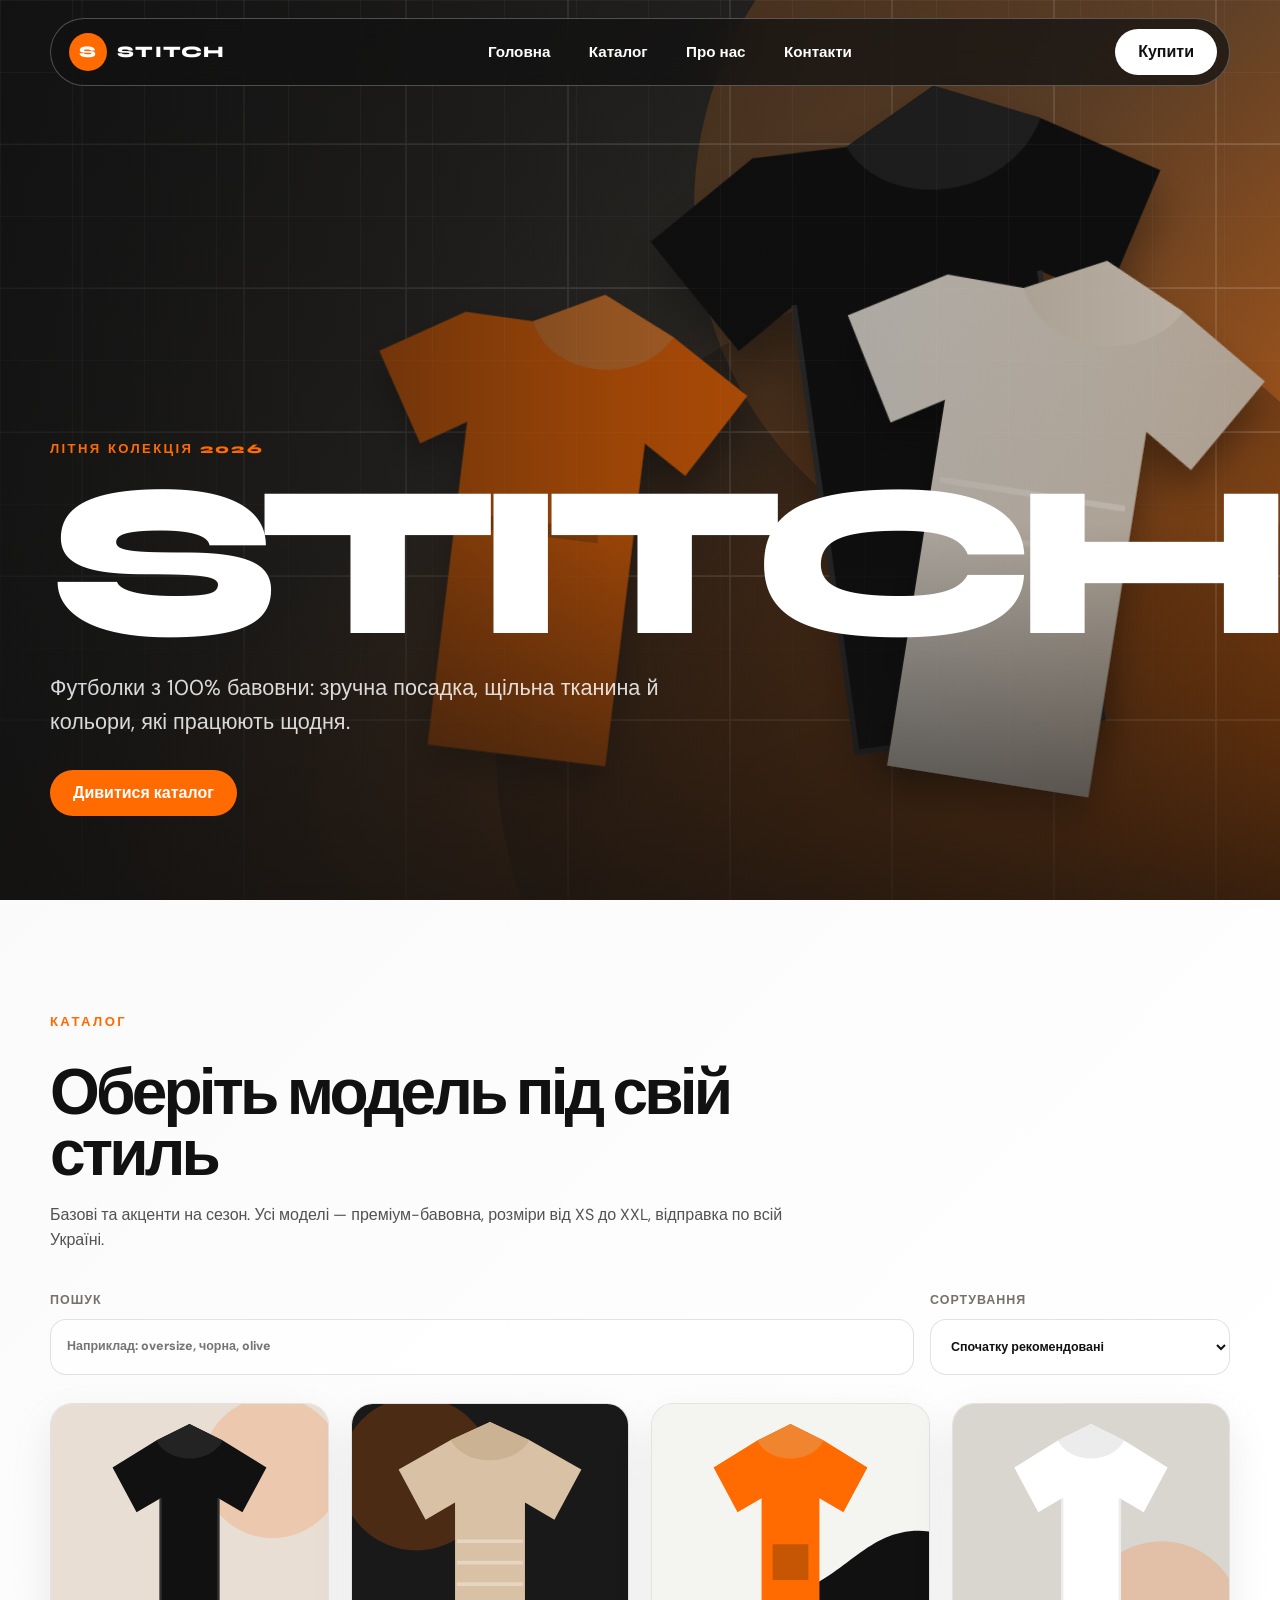
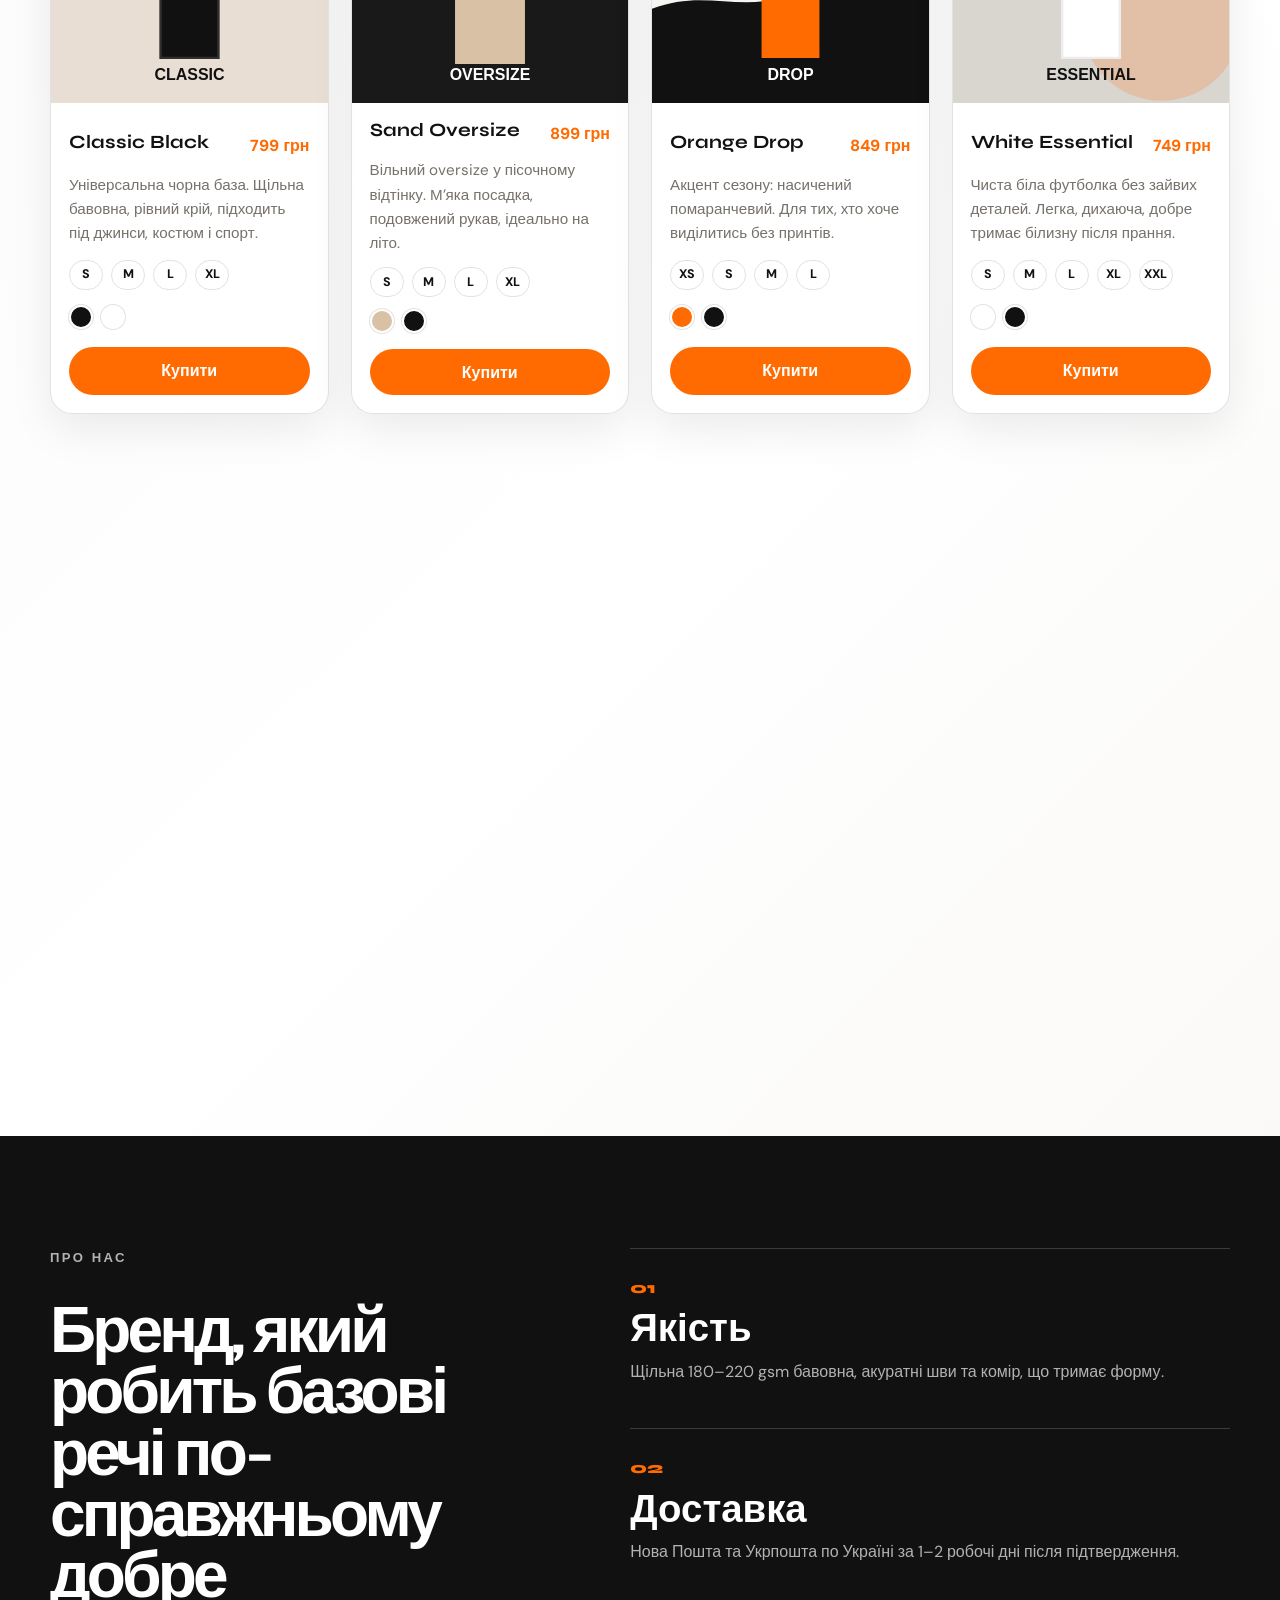
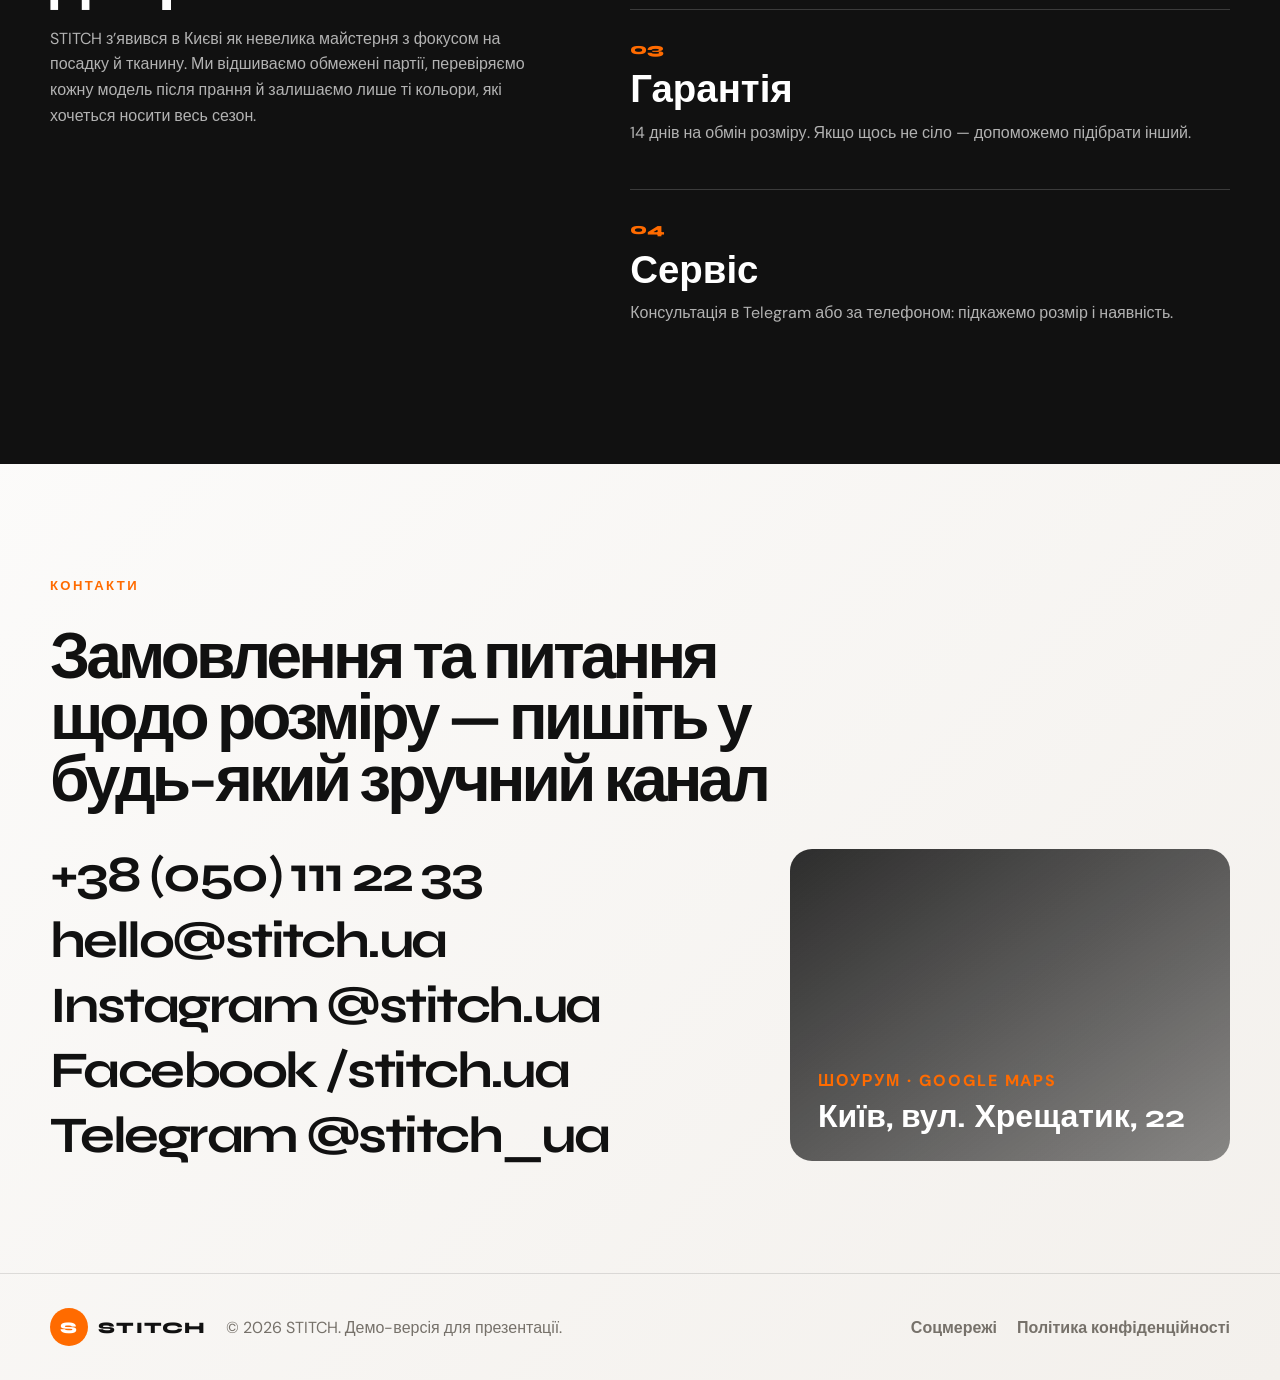
==== index.html @ 1ecb75ed "Initial project commit" ====
<!DOCTYPE html>
<html lang="uk">
  <head>
    <meta charset="UTF-8" />
    <meta name="viewport" content="width=device-width, initial-scale=1.0" />
    <meta
      name="description"
      content="STITCH — магазин якісних футболок з 100% бавовни. Літня колекція 2026, доставка по Україні, шоурум у Києві."
    />
    <title>STITCH — футболки з бавовни</title>
    <link rel="preconnect" href="https://fonts.googleapis.com" />
    <link rel="preconnect" href="https://fonts.gstatic.com" crossorigin />
    <link
      href="https://fonts.googleapis.com/css2?family=DM+Sans:opsz,wght@9..40,400;9..40,500;9..40,700&family=Syne:wght@600;700;800&display=swap"
      rel="stylesheet"
    />
    <link rel="stylesheet" href="css/reset.css" />
    <link rel="stylesheet" href="css/style.css" />
    <link rel="stylesheet" href="css/responsive.css" />
  </head>
  <body>
    <header class="site-header" data-header>
      <a class="brand" href="#home" aria-label="STITCH — на головну">
        <span class="brand__mark">S</span>
        <span class="brand__name">STITCH</span>
      </a>

      <button class="nav-toggle" type="button" aria-label="Відкрити меню" aria-expanded="false" data-nav-toggle>
        <span></span>
        <span></span>
      </button>

      <nav class="site-nav" data-nav>
        <a href="#home">Головна</a>
        <a href="#catalog">Каталог</a>
        <a href="#about">Про нас</a>
        <a href="#contacts">Контакти</a>
      </nav>

      <a class="header-cta" href="#catalog">Купити</a>
    </header>

    <main>
      <section class="hero" id="home" aria-labelledby="hero-title">
        <div class="hero__media" aria-hidden="true"></div>
        <div class="hero__content" data-reveal="hero">
          <p class="hero__eyebrow">Літня колекція 2026</p>
          <h1 id="hero-title">STITCH</h1>
          <p class="hero__lead">Футболки з 100% бавовни: зручна посадка, щільна тканина й кольори, які працюють щодня.</p>
          <a class="button button--primary" href="#catalog">Дивитися каталог</a>
        </div>
      </section>

      <section class="section catalog-section" id="catalog" aria-labelledby="catalog-title">
        <div class="section__head" data-reveal>
          <p class="section__eyebrow">Каталог</p>
          <h2 id="catalog-title">Оберіть модель під свій стиль</h2>
          <p>Базові та акценти на сезон. Усі моделі — преміум-бавовна, розміри від XS до XXL, відправка по всій Україні.</p>
        </div>

        <div class="catalog-toolbar" data-reveal>
          <label class="field">
            <span>Пошук</span>
            <input type="search" placeholder="Наприклад: oversize, чорна, olive" data-search-input />
          </label>

          <label class="field">
            <span>Сортування</span>
            <select data-sort-select>
              <option value="featured">Спочатку рекомендовані</option>
              <option value="price-asc">Ціна: від дешевших</option>
              <option value="price-desc">Ціна: від дорожчих</option>
              <option value="name-asc">Назва: А-Я</option>
            </select>
          </label>
        </div>

        <div class="catalog-grid" data-products-grid aria-live="polite"></div>
        <p class="catalog-empty" data-empty-state hidden>Нічого не знайдено. Спробуйте інший запит.</p>
      </section>

      <section class="section about-section" id="about" aria-labelledby="about-title">
        <div class="about-layout">
          <div class="about-copy" data-reveal>
            <p class="section__eyebrow">Про нас</p>
            <h2 id="about-title">Бренд, який робить базові речі по-справжньому добре</h2>
            <p>
              STITCH з’явився в Києві як невелика майстерня з фокусом на посадку й тканину. Ми відшиваємо обмежені партії, перевіряємо кожну модель після прання й залишаємо лише ті кольори, які хочеться носити весь сезон.
            </p>
          </div>

          <div class="benefits" aria-label="Переваги магазину">
            <article data-reveal>
              <span>01</span>
              <h3>Якість</h3>
              <p>Щільна 180–220 gsm бавовна, акуратні шви та комір, що тримає форму.</p>
            </article>
            <article data-reveal>
              <span>02</span>
              <h3>Доставка</h3>
              <p>Нова Пошта та Укрпошта по Україні за 1–2 робочі дні після підтвердження.</p>
            </article>
            <article data-reveal>
              <span>03</span>
              <h3>Гарантія</h3>
              <p>14 днів на обмін розміру. Якщо щось не сіло — допоможемо підібрати інший.</p>
            </article>
            <article data-reveal>
              <span>04</span>
              <h3>Сервіс</h3>
              <p>Консультація в Telegram або за телефоном: підкажемо розмір і наявність.</p>
            </article>
          </div>
        </div>
      </section>

      <section class="section contacts-section" id="contacts" aria-labelledby="contacts-title">
        <div class="section__head" data-reveal>
          <p class="section__eyebrow">Контакти</p>
          <h2 id="contacts-title">Замовлення та питання щодо розміру — пишіть у будь-який зручний канал</h2>
        </div>

        <div class="contacts-layout">
          <address class="contact-list" data-reveal>
            <a href="tel:+380501112233">+38 (050) 111 22 33</a>
            <a href="mailto:hello@stitch.ua">hello@stitch.ua</a>
            <a href="https://instagram.com/stitch.ua" target="_blank" rel="noreferrer">Instagram @stitch.ua</a>
            <a href="https://facebook.com/stitch.ua" target="_blank" rel="noreferrer">Facebook /stitch.ua</a>
            <a href="https://t.me/stitch_ua" target="_blank" rel="noreferrer">Telegram @stitch_ua</a>
          </address>

          <a
            class="map-link"
            href="https://maps.google.com/?q=Київ,+вул.+Хрещатик,+22"
            target="_blank"
            rel="noreferrer"
            data-reveal
          >
            <span>Шоурум · Google Maps</span>
            <strong>Київ, вул. Хрещатик, 22</strong>
          </a>
        </div>
      </section>
    </main>

    <footer class="site-footer">
      <a class="brand brand--footer" href="#home" aria-label="STITCH — на головну">
        <span class="brand__mark">S</span>
        <span class="brand__name">STITCH</span>
      </a>
      <p>© 2026 STITCH. Демо-версія для презентації.</p>
      <div class="footer-links">
        <a href="#contacts">Соцмережі</a>
        <a href="#contacts">Політика конфіденційності</a>
      </div>
    </footer>

    <div class="modal" data-modal hidden>
      <div class="modal__backdrop" data-modal-close></div>
      <article class="modal__panel" role="dialog" aria-modal="true" aria-labelledby="modal-title">
        <button class="modal__close" type="button" aria-label="Закрити" data-modal-close>×</button>
        <div class="modal__image-wrap">
          <img src="" alt="" data-modal-image />
        </div>
        <div class="modal__content">
          <p class="section__eyebrow">Замовлення</p>
          <h2 id="modal-title" data-modal-title></h2>
          <p class="modal__price" data-modal-price></p>
          <p data-modal-description></p>
          <div class="modal__options">
            <div>
              <span>Розмір</span>
              <div class="option-row" data-modal-sizes></div>
            </div>
            <div>
              <span>Колір</span>
              <div class="color-row" data-modal-colors></div>
            </div>
          </div>
          <a class="button button--primary" href="#" data-order-link>Написати продавцю</a>
        </div>
      </article>
    </div>

    <script type="module" src="js/main.js"></script>
  </body>
</html>
---- css/style.css ----
:root {
  --color-primary: #111111;
  --color-secondary: #ffffff;
  --color-accent: #ff6b00;
  --color-bg: #f8f8f8;
  --color-muted: #76716a;
  --color-line: rgba(17, 17, 17, 0.12);
  --color-ink-soft: rgba(17, 17, 17, 0.72);
  --font-display: "Syne", sans-serif;
  --font-body: "DM Sans", sans-serif;
  --container: min(1180px, calc(100vw - 40px));
  --radius: 22px;
  --shadow: 0 24px 70px rgba(17, 17, 17, 0.16);
  --transition: 220ms ease;
}

body {
  background:
    radial-gradient(circle at top left, rgba(255, 107, 0, 0.12), transparent 32rem),
    linear-gradient(135deg, #f8f8f8 0%, #ffffff 48%, #f3f0ec 100%);
  color: var(--color-primary);
  font-family: var(--font-body);
  line-height: 1.6;
}

body.modal-open {
  overflow: hidden;
}

::selection {
  background: var(--color-accent);
  color: var(--color-secondary);
}

.site-header {
  position: fixed;
  z-index: 20;
  top: 18px;
  left: 50%;
  display: grid;
  grid-template-columns: auto 1fr auto;
  align-items: center;
  width: var(--container);
  min-height: 68px;
  padding: 10px 12px 10px 18px;
  border: 1px solid rgba(255, 255, 255, 0.26);
  border-radius: 999px;
  background: rgba(17, 17, 17, 0.72);
  color: var(--color-secondary);
  transform: translateX(-50%);
  backdrop-filter: blur(18px);
  transition: background var(--transition), box-shadow var(--transition), transform var(--transition);
}

.site-header.is-scrolled {
  background: rgba(17, 17, 17, 0.88);
  box-shadow: 0 18px 50px rgba(17, 17, 17, 0.22);
}

.brand {
  display: inline-flex;
  align-items: center;
  gap: 10px;
  font-family: var(--font-display);
  font-weight: 800;
  letter-spacing: 0.08em;
}

.brand__mark {
  display: grid;
  width: 38px;
  height: 38px;
  place-items: center;
  border-radius: 50%;
  background: var(--color-accent);
  color: var(--color-secondary);
}

.site-nav {
  display: flex;
  justify-content: center;
  gap: clamp(18px, 3vw, 42px);
  font-size: 0.95rem;
  font-weight: 700;
}

.site-nav a,
.footer-links a,
.contact-list a {
  transition: color var(--transition), opacity var(--transition);
}

.site-nav a:hover,
.footer-links a:hover,
.contact-list a:hover {
  color: var(--color-accent);
}

.header-cta,
.button {
  display: inline-flex;
  align-items: center;
  justify-content: center;
  min-height: 46px;
  padding: 0 22px;
  border-radius: 999px;
  border: 1px solid transparent;
  font-weight: 800;
  transition: transform var(--transition), background var(--transition), color var(--transition), border var(--transition);
}

.header-cta {
  background: var(--color-secondary);
  color: var(--color-primary);
}

.button--primary {
  background: var(--color-accent);
  color: var(--color-secondary);
}

.header-cta:hover,
.button:hover {
  transform: translateY(-2px);
}

.nav-toggle {
  display: none;
}

.hero {
  position: relative;
  display: grid;
  min-height: 100svh;
  place-items: end start;
  overflow: hidden;
  padding: 160px max(20px, calc((100vw - 1180px) / 2)) 84px;
  color: var(--color-secondary);
}

.hero__media {
  position: absolute;
  inset: 0;
  z-index: -2;
  background:
    linear-gradient(90deg, rgba(17, 17, 17, 0.88) 0%, rgba(17, 17, 17, 0.42) 48%, rgba(17, 17, 17, 0.14) 100%),
    linear-gradient(180deg, transparent 58%, rgba(17, 17, 17, 0.72) 100%),
    url("../images/hero/hero-tshirts.svg") center / cover no-repeat;
}

.hero__media::after {
  content: "";
  position: absolute;
  inset: 0;
  z-index: -1;
  background-image: linear-gradient(rgba(255, 255, 255, 0.05) 1px, transparent 1px), linear-gradient(90deg, rgba(255, 255, 255, 0.05) 1px, transparent 1px);
  background-size: 72px 72px;
  mask-image: linear-gradient(180deg, rgba(0, 0, 0, 0.82), transparent);
}

.hero__content {
  width: min(820px, 100%);
}

.hero__eyebrow,
.section__eyebrow {
  margin-bottom: 14px;
  color: var(--color-accent);
  font-family: var(--font-display);
  font-size: 0.82rem;
  font-weight: 800;
  letter-spacing: 0.18em;
  text-transform: uppercase;
}

.hero h1 {
  margin-bottom: 18px;
  font-family: var(--font-display);
  font-size: clamp(5rem, 17vw, 14rem);
  font-weight: 800;
  letter-spacing: -0.1em;
  line-height: 0.82;
}

.hero__lead {
  width: min(620px, 100%);
  margin-bottom: 30px;
  color: rgba(255, 255, 255, 0.84);
  font-size: clamp(1.05rem, 2vw, 1.35rem);
}

.section {
  width: var(--container);
  margin-inline: auto;
  padding: 112px 0;
}

.section__head {
  display: grid;
  max-width: 760px;
  gap: 16px;
  margin-bottom: 38px;
}

.section h2 {
  font-family: var(--font-display);
  font-size: clamp(2.25rem, 5vw, 5rem);
  line-height: 0.96;
  letter-spacing: -0.06em;
}

.section__head p:not(.section__eyebrow),
.about-copy p,
.benefits p,
.modal__content p:not(.section__eyebrow) {
  color: var(--color-ink-soft);
}

.catalog-toolbar {
  display: grid;
  grid-template-columns: 1fr minmax(220px, 300px);
  gap: 16px;
  margin-bottom: 28px;
}

.field {
  display: grid;
  gap: 8px;
  color: var(--color-muted);
  font-size: 0.78rem;
  font-weight: 800;
  letter-spacing: 0.08em;
  text-transform: uppercase;
}

.field input,
.field select {
  width: 100%;
  min-height: 56px;
  border: 1px solid var(--color-line);
  border-radius: 16px;
  background: rgba(255, 255, 255, 0.72);
  color: var(--color-primary);
  outline: none;
  padding: 0 16px;
  text-transform: none;
  transition: border var(--transition), box-shadow var(--transition);
}

.field input:focus,
.field select:focus {
  border-color: rgba(255, 107, 0, 0.7);
  box-shadow: 0 0 0 4px rgba(255, 107, 0, 0.12);
}

.catalog-grid {
  display: grid;
  grid-template-columns: repeat(4, minmax(0, 1fr));
  gap: 22px;
}

.product-card {
  display: grid;
  overflow: hidden;
  border: 1px solid var(--color-line);
  border-radius: var(--radius);
  background: rgba(255, 255, 255, 0.78);
  box-shadow: 0 16px 44px rgba(17, 17, 17, 0.08);
  transition: transform var(--transition), box-shadow var(--transition), border var(--transition);
}

.product-card:hover {
  border-color: rgba(255, 107, 0, 0.44);
  box-shadow: var(--shadow);
  transform: translateY(-6px);
}

.product-card__image {
  aspect-ratio: 1 / 1.08;
  overflow: hidden;
  background: #eee7df;
}

.product-card__image img {
  width: 100%;
  height: 100%;
  object-fit: cover;
  transition: transform 500ms ease;
}

.product-card:hover img {
  transform: scale(1.05);
}

.product-card__body {
  display: grid;
  gap: 12px;
  padding: 18px;
}

.product-card__top {
  display: flex;
  justify-content: space-between;
  gap: 12px;
}

.product-card h3 {
  font-family: var(--font-display);
  line-height: 1;
}

.price {
  color: var(--color-accent);
  font-weight: 800;
  white-space: nowrap;
}

.product-card p {
  color: var(--color-muted);
  font-size: 0.95rem;
}

.meta-row,
.option-row,
.color-row {
  display: flex;
  flex-wrap: wrap;
  gap: 8px;
}

.size-chip,
.color-chip {
  display: inline-grid;
  place-items: center;
}

.size-chip {
  min-width: 34px;
  height: 30px;
  border: 1px solid var(--color-line);
  border-radius: 999px;
  font-size: 0.78rem;
  font-weight: 800;
}

.color-chip {
  width: 24px;
  height: 24px;
  border: 2px solid var(--color-secondary);
  border-radius: 50%;
  box-shadow: 0 0 0 1px var(--color-line);
}

.product-card .button {
  width: 100%;
  margin-top: 4px;
  cursor: pointer;
}

.catalog-empty {
  margin-top: 26px;
  color: var(--color-muted);
  font-weight: 700;
}

.about-section {
  width: 100%;
  padding-inline: max(20px, calc((100vw - 1180px) / 2));
  background: var(--color-primary);
  color: var(--color-secondary);
}

.about-layout {
  display: grid;
  grid-template-columns: 0.9fr 1.1fr;
  gap: clamp(34px, 7vw, 96px);
  align-items: start;
}

.about-copy {
  position: sticky;
  top: 118px;
  display: grid;
  gap: 18px;
}

.about-copy p,
.benefits p {
  color: rgba(255, 255, 255, 0.68);
}

.benefits {
  display: grid;
  gap: 18px;
}

.benefits article {
  display: grid;
  gap: 10px;
  padding: 26px 0;
  border-top: 1px solid rgba(255, 255, 255, 0.18);
}

.benefits span {
  color: var(--color-accent);
  font-family: var(--font-display);
  font-weight: 800;
}

.benefits h3 {
  font-family: var(--font-display);
  font-size: clamp(1.5rem, 3vw, 2.5rem);
  line-height: 1;
}

.contacts-layout {
  display: grid;
  grid-template-columns: minmax(0, 1fr) minmax(280px, 440px);
  gap: 28px;
}

.contact-list {
  display: grid;
  gap: 14px;
  font-style: normal;
  font-family: var(--font-display);
  font-size: clamp(1.5rem, 4vw, 3.4rem);
  font-weight: 700;
  letter-spacing: -0.05em;
  line-height: 1;
}

.map-link {
  display: grid;
  min-height: 260px;
  align-content: end;
  gap: 8px;
  border-radius: var(--radius);
  background:
    linear-gradient(145deg, rgba(17, 17, 17, 0.88), rgba(17, 17, 17, 0.48)),
    url("../images/icons/map-pattern.svg") center / cover;
  color: var(--color-secondary);
  padding: 28px;
  transition: transform var(--transition);
}

.map-link:hover {
  transform: translateY(-4px);
}

.map-link span {
  color: var(--color-accent);
  font-weight: 800;
  letter-spacing: 0.12em;
  text-transform: uppercase;
}

.map-link strong {
  font-family: var(--font-display);
  font-size: 2rem;
  line-height: 1;
}

.site-footer {
  display: grid;
  grid-template-columns: auto 1fr auto;
  align-items: center;
  gap: 20px;
  padding: 34px max(20px, calc((100vw - 1180px) / 2));
  border-top: 1px solid var(--color-line);
  color: var(--color-muted);
}

.brand--footer {
  color: var(--color-primary);
}

.footer-links {
  display: flex;
  gap: 20px;
  justify-content: flex-end;
  font-weight: 700;
}

.modal {
  position: fixed;
  inset: 0;
  z-index: 50;
  display: grid;
  place-items: center;
  padding: 20px;
}

.modal[hidden] {
  display: none;
}

.modal__backdrop {
  position: absolute;
  inset: 0;
  background: rgba(17, 17, 17, 0.72);
  backdrop-filter: blur(12px);
}

.modal__panel {
  position: relative;
  display: grid;
  grid-template-columns: minmax(260px, 0.9fr) minmax(280px, 1fr);
  width: min(920px, 100%);
  overflow: hidden;
  border-radius: 28px;
  background: var(--color-secondary);
  box-shadow: var(--shadow);
  animation: modal-in 220ms ease both;
}

.modal__close {
  position: absolute;
  z-index: 2;
  top: 14px;
  right: 14px;
  display: grid;
  width: 42px;
  height: 42px;
  place-items: center;
  border: 0;
  border-radius: 50%;
  background: rgba(17, 17, 17, 0.82);
  color: var(--color-secondary);
  cursor: pointer;
  font-size: 1.8rem;
  line-height: 1;
}

.modal__image-wrap {
  min-height: 460px;
  background: #eee7df;
}

.modal__image-wrap img {
  width: 100%;
  height: 100%;
  object-fit: cover;
}

.modal__content {
  display: grid;
  align-content: center;
  gap: 18px;
  padding: clamp(26px, 5vw, 52px);
}

.modal__content h2 {
  font-family: var(--font-display);
  font-size: clamp(2rem, 5vw, 4rem);
  line-height: 0.95;
  letter-spacing: -0.06em;
}

.modal__price {
  color: var(--color-accent) !important;
  font-size: 1.5rem;
  font-weight: 800;
}

.modal__options {
  display: grid;
  gap: 14px;
  margin: 8px 0;
}

.modal__options span {
  display: inline-block;
  margin-bottom: 8px;
  color: var(--color-muted);
  font-size: 0.78rem;
  font-weight: 800;
  letter-spacing: 0.1em;
  text-transform: uppercase;
}

[data-reveal] {
  opacity: 0;
  transform: translateY(22px);
  transition: opacity 700ms ease, transform 700ms ease;
}

[data-reveal].is-visible {
  opacity: 1;
  transform: translateY(0);
}

[data-reveal="hero"] {
  transform: translateY(14px) scale(0.98);
}

[data-reveal="hero"].is-visible {
  transform: translateY(0) scale(1);
}

@keyframes modal-in {
  from {
    opacity: 0;
    transform: translateY(16px) scale(0.98);
  }

  to {
    opacity: 1;
    transform: translateY(0) scale(1);
  }
}
---- css/responsive.css ----
@media (max-width: 1199px) {
  .catalog-grid {
    grid-template-columns: repeat(2, minmax(0, 1fr));
  }

  .site-header {
    grid-template-columns: auto auto;
    justify-content: space-between;
  }

  .header-cta {
    display: none;
  }
}

@media (max-width: 860px) {
  :root {
    --container: min(100% - 28px, 760px);
  }

  .site-header {
    top: 12px;
    min-height: 62px;
    padding: 10px 12px;
    border-radius: 24px;
  }

  .nav-toggle {
    display: grid;
    width: 42px;
    height: 42px;
    place-items: center;
    border: 0;
    border-radius: 50%;
    background: rgba(255, 255, 255, 0.12);
    cursor: pointer;
  }

  .nav-toggle span {
    display: block;
    width: 18px;
    height: 2px;
    background: var(--color-secondary);
    transition: transform var(--transition);
  }

  .nav-toggle[aria-expanded="true"] span:first-child {
    transform: translateY(5px) rotate(45deg);
  }

  .nav-toggle[aria-expanded="true"] span:last-child {
    transform: translateY(-5px) rotate(-45deg);
  }

  .site-nav {
    position: absolute;
    top: calc(100% + 10px);
    right: 0;
    left: 0;
    display: grid;
    gap: 0;
    overflow: hidden;
    border-radius: 22px;
    background: rgba(17, 17, 17, 0.94);
    box-shadow: var(--shadow);
    max-height: 0;
    opacity: 0;
    transition: max-height var(--transition), opacity var(--transition);
  }

  .site-nav.is-open {
    max-height: 280px;
    opacity: 1;
  }

  .site-nav a {
    padding: 16px 20px;
    border-top: 1px solid rgba(255, 255, 255, 0.1);
  }

  .hero {
    min-height: 92svh;
    padding-top: 130px;
    padding-bottom: 58px;
  }

  .hero__media {
    background:
      linear-gradient(180deg, rgba(17, 17, 17, 0.78) 0%, rgba(17, 17, 17, 0.38) 44%, rgba(17, 17, 17, 0.86) 100%),
      url("../images/hero/hero-tshirts.svg") center / cover no-repeat;
  }

  .section {
    padding: 78px 0;
  }

  .catalog-toolbar,
  .about-layout,
  .contacts-layout,
  .site-footer,
  .modal__panel {
    grid-template-columns: 1fr;
  }

  .about-copy {
    position: static;
  }

  .site-footer {
    justify-items: start;
  }

  .footer-links {
    justify-content: flex-start;
  }

  .modal__panel {
    max-height: calc(100svh - 34px);
    overflow-y: auto;
  }

  .modal__image-wrap {
    min-height: 300px;
  }
}

@media (max-width: 640px) {
  .catalog-grid {
    grid-template-columns: 1fr;
  }

  .brand__name {
    font-size: 0.95rem;
  }

  .hero h1 {
    font-size: clamp(4.4rem, 25vw, 7rem);
  }

  .section h2 {
    font-size: clamp(2rem, 13vw, 3.6rem);
  }

  .product-card__image {
    aspect-ratio: 1 / 0.95;
  }

  .contact-list {
    font-size: clamp(1.45rem, 10vw, 2.4rem);
  }

  .map-link {
    min-height: 220px;
    padding: 22px;
  }

  .footer-links {
    flex-wrap: wrap;
  }
}
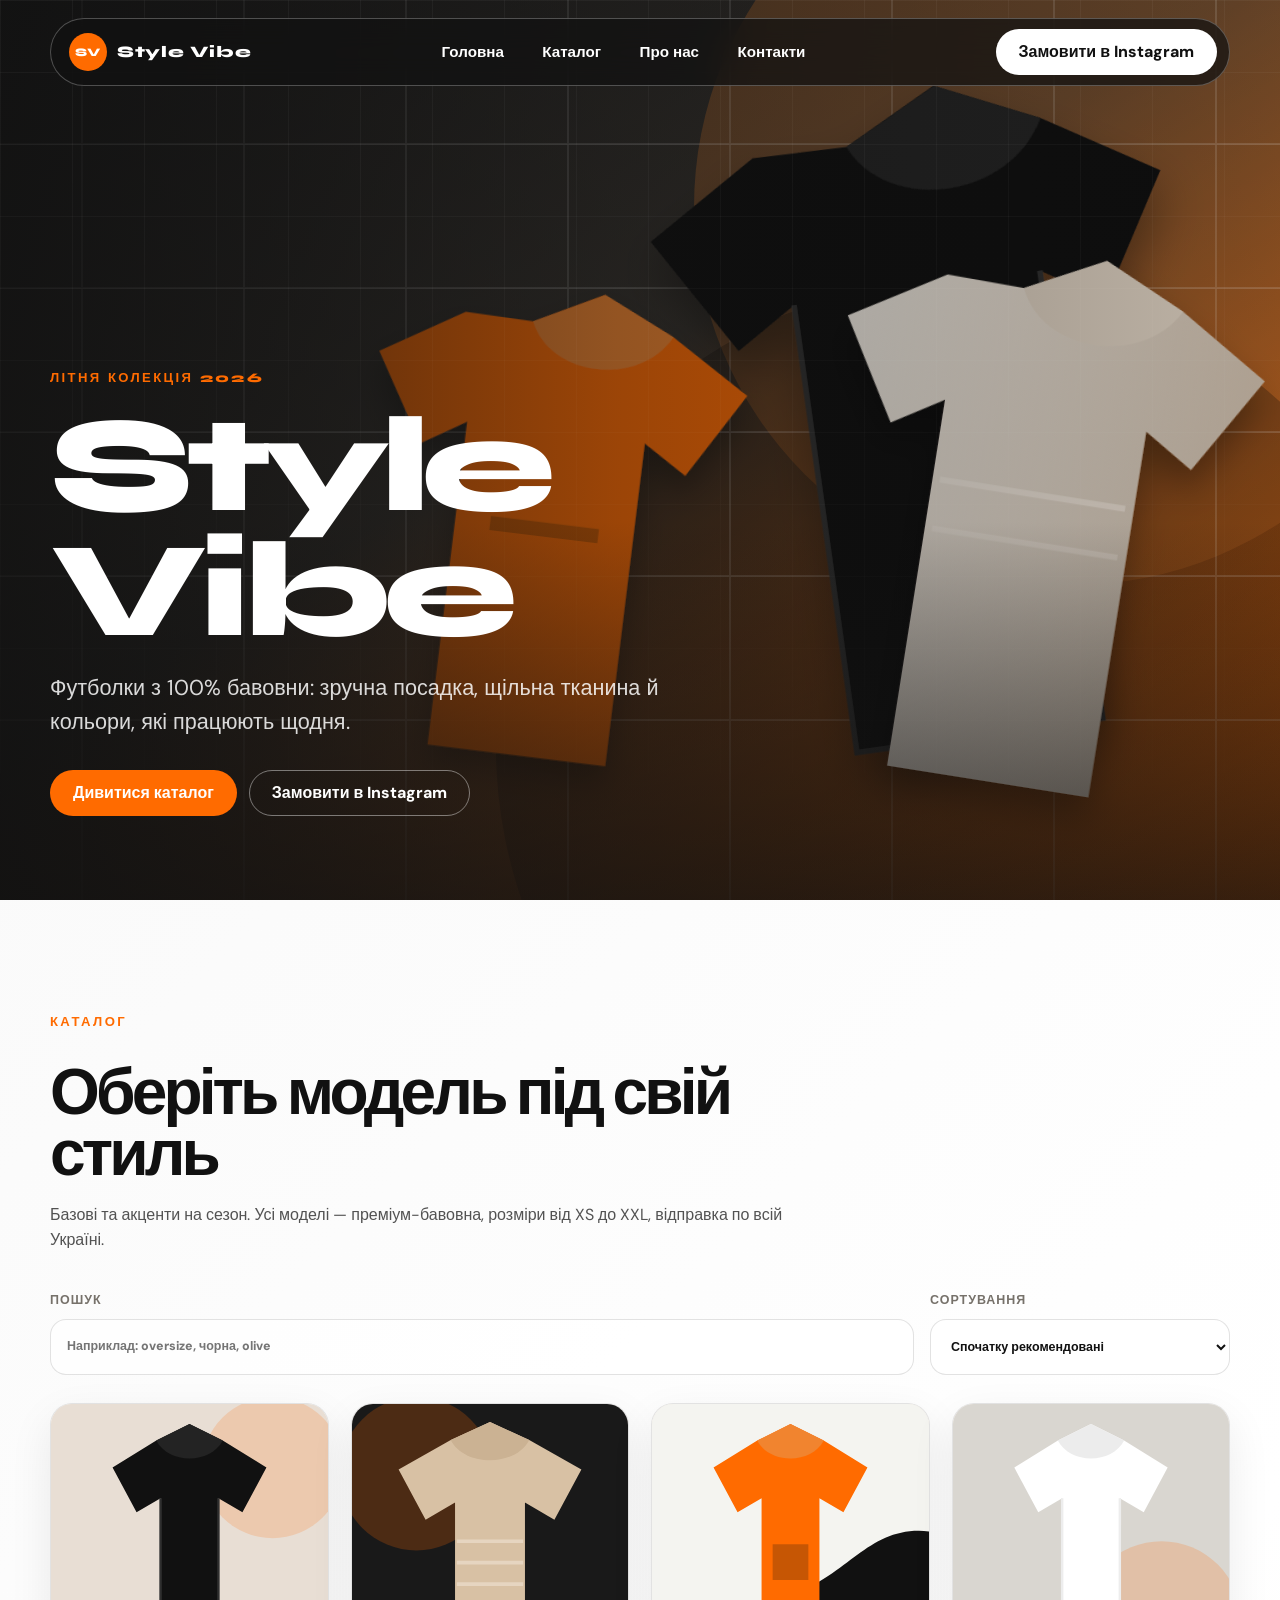
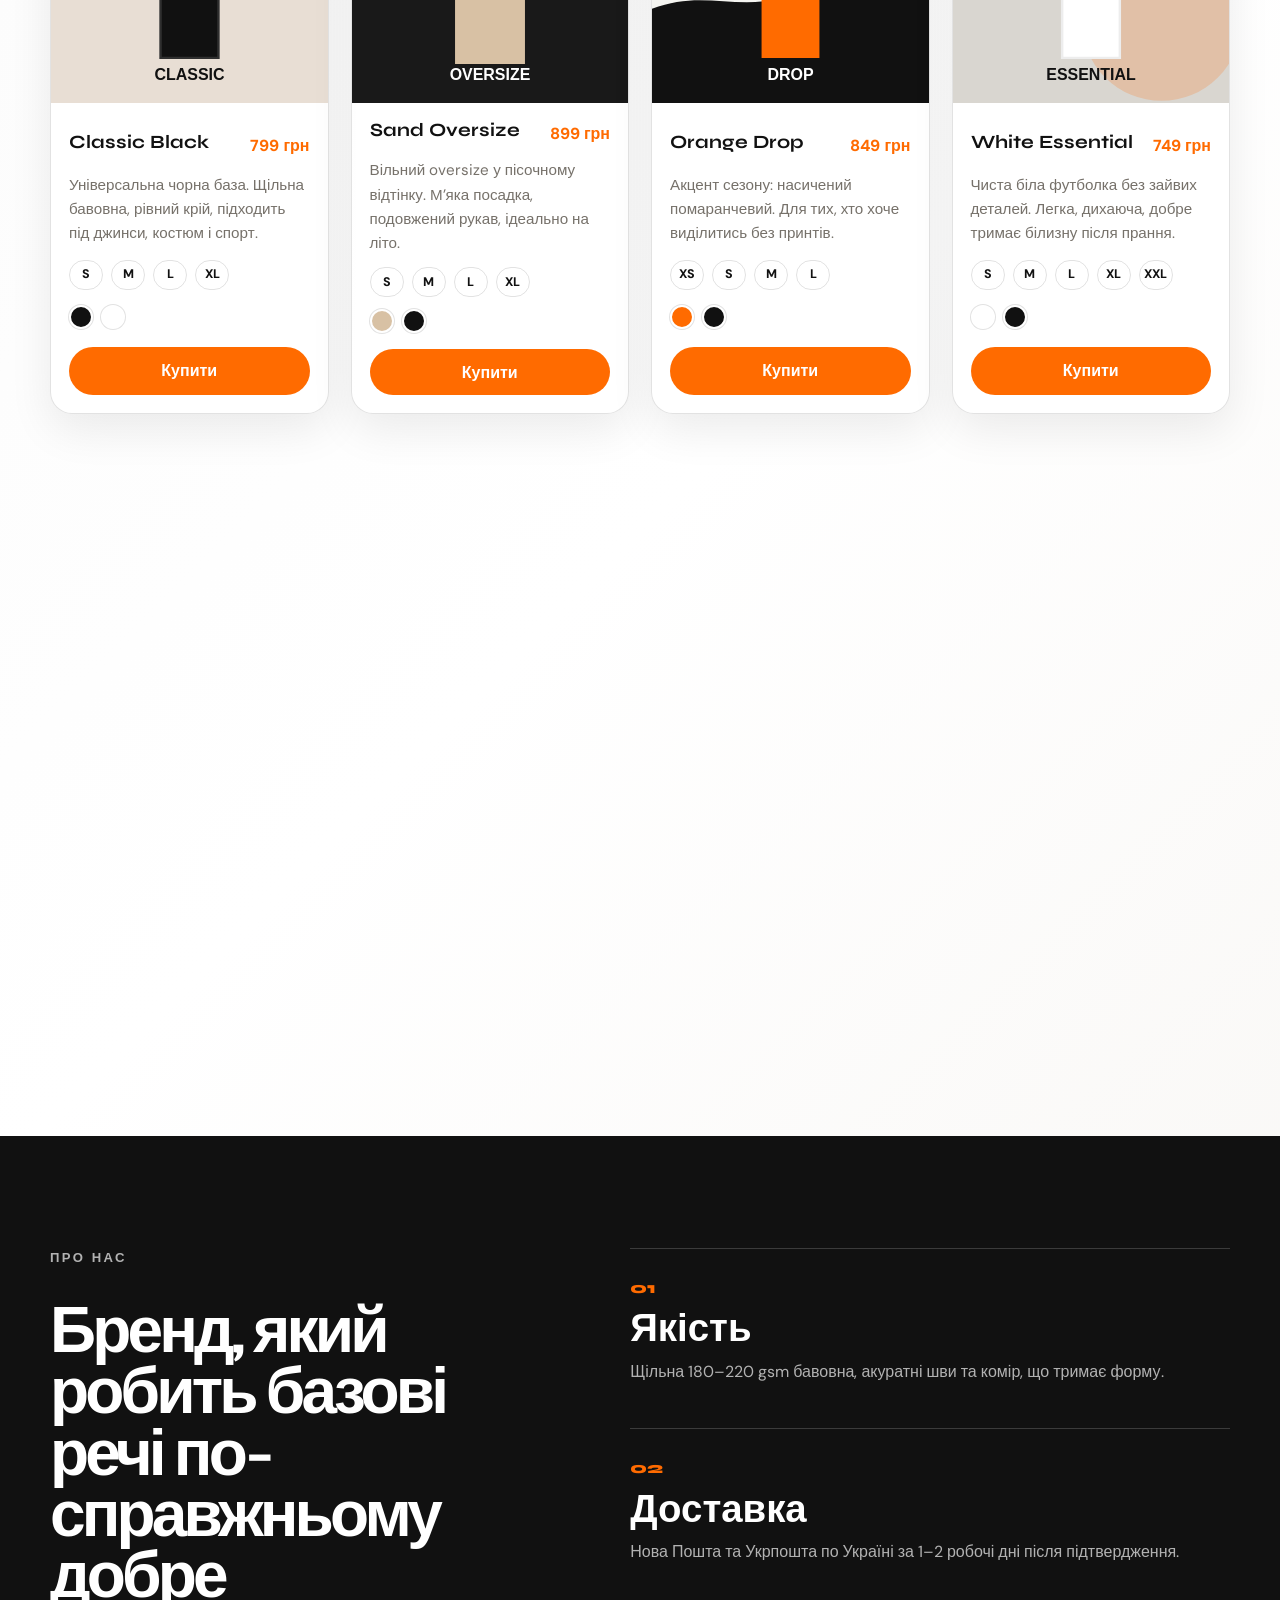
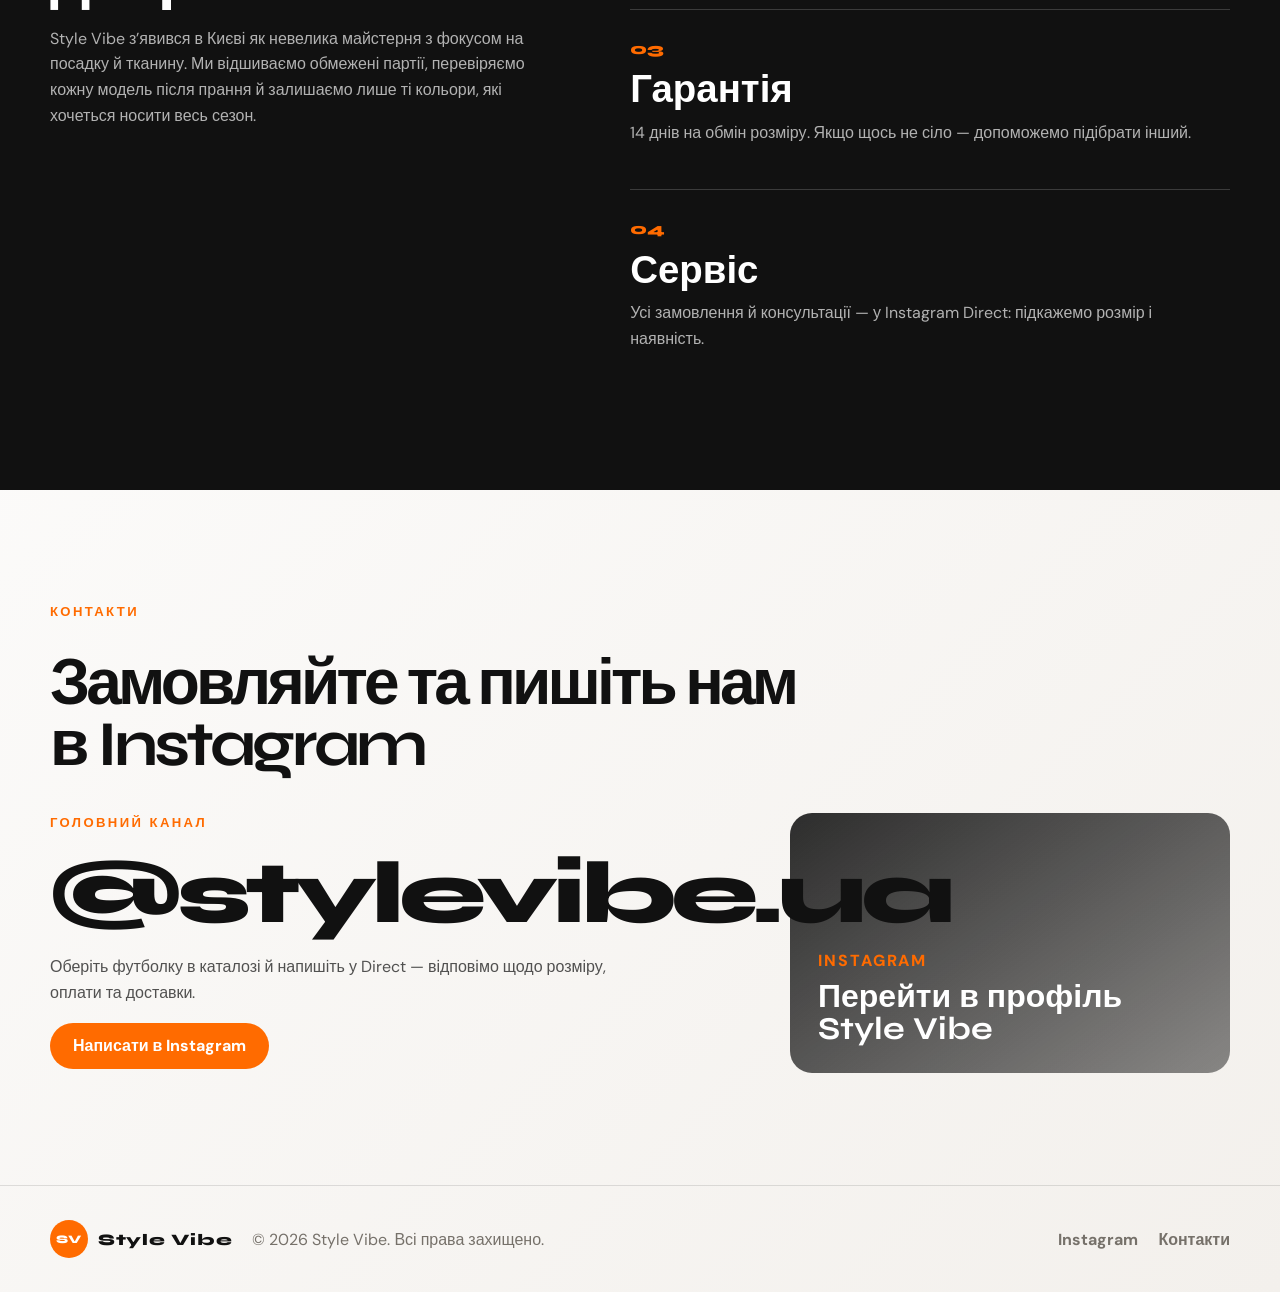
==== commit 55316292: "Add Style Vibe storefront with Instagram Direct checkout flow." ====
--- a/index.html
+++ b/index.html
@@ -5,9 +5,9 @@
     <meta name="viewport" content="width=device-width, initial-scale=1.0" />
     <meta
       name="description"
-      content="STITCH — магазин якісних футболок з 100% бавовни. Літня колекція 2026, доставка по Україні, шоурум у Києві."
+      content="Style Vibe — магазин футболок з 100% бавовни. Замовлення та консультації в Instagram @stylevibe.ua."
     />
-    <title>STITCH — футболки з бавовни</title>
+    <title>Style Vibe — футболки · замовлення в Instagram</title>
     <link rel="preconnect" href="https://fonts.googleapis.com" />
     <link rel="preconnect" href="https://fonts.gstatic.com" crossorigin />
     <link
@@ -20,9 +20,9 @@
   </head>
   <body>
     <header class="site-header" data-header>
-      <a class="brand" href="#home" aria-label="STITCH — на головну">
-        <span class="brand__mark">S</span>
-        <span class="brand__name">STITCH</span>
+      <a class="brand" href="#home" aria-label="Style Vibe — на головну">
+        <span class="brand__mark">SV</span>
+        <span class="brand__name">Style Vibe</span>
       </a>
 
       <button class="nav-toggle" type="button" aria-label="Відкрити меню" aria-expanded="false" data-nav-toggle>
@@ -37,7 +37,7 @@
         <a href="#contacts">Контакти</a>
       </nav>
 
-      <a class="header-cta" href="#catalog">Купити</a>
+      <a class="header-cta" href="https://ig.me/m/stylevibe.ua" target="_blank" rel="noreferrer">Замовити в Instagram</a>
     </header>
 
     <main>
@@ -45,9 +45,12 @@
         <div class="hero__media" aria-hidden="true"></div>
         <div class="hero__content" data-reveal="hero">
           <p class="hero__eyebrow">Літня колекція 2026</p>
-          <h1 id="hero-title">STITCH</h1>
+          <h1 id="hero-title">Style Vibe</h1>
           <p class="hero__lead">Футболки з 100% бавовни: зручна посадка, щільна тканина й кольори, які працюють щодня.</p>
-          <a class="button button--primary" href="#catalog">Дивитися каталог</a>
+          <div class="hero__actions">
+            <a class="button button--primary" href="#catalog">Дивитися каталог</a>
+            <a class="button button--ghost" href="https://ig.me/m/stylevibe.ua" target="_blank" rel="noreferrer">Замовити в Instagram</a>
+          </div>
         </div>
       </section>
 
@@ -85,7 +88,7 @@
             <p class="section__eyebrow">Про нас</p>
             <h2 id="about-title">Бренд, який робить базові речі по-справжньому добре</h2>
             <p>
-              STITCH з’явився в Києві як невелика майстерня з фокусом на посадку й тканину. Ми відшиваємо обмежені партії, перевіряємо кожну модель після прання й залишаємо лише ті кольори, які хочеться носити весь сезон.
+              Style Vibe з’явився в Києві як невелика майстерня з фокусом на посадку й тканину. Ми відшиваємо обмежені партії, перевіряємо кожну модель після прання й залишаємо лише ті кольори, які хочеться носити весь сезон.
             </p>
           </div>
 
@@ -108,7 +111,7 @@
             <article data-reveal>
               <span>04</span>
               <h3>Сервіс</h3>
-              <p>Консультація в Telegram або за телефоном: підкажемо розмір і наявність.</p>
+              <p>Усі замовлення й консультації — у Instagram Direct: підкажемо розмір і наявність.</p>
             </article>
           </div>
         </div>
@@ -117,41 +120,46 @@
       <section class="section contacts-section" id="contacts" aria-labelledby="contacts-title">
         <div class="section__head" data-reveal>
           <p class="section__eyebrow">Контакти</p>
-          <h2 id="contacts-title">Замовлення та питання щодо розміру — пишіть у будь-який зручний канал</h2>
+          <h2 id="contacts-title">Замовляйте та пишіть нам в Instagram</h2>
         </div>
 
         <div class="contacts-layout">
-          <address class="contact-list" data-reveal>
-            <a href="tel:+380501112233">+38 (050) 111 22 33</a>
-            <a href="mailto:hello@stitch.ua">hello@stitch.ua</a>
-            <a href="https://instagram.com/stitch.ua" target="_blank" rel="noreferrer">Instagram @stitch.ua</a>
-            <a href="https://facebook.com/stitch.ua" target="_blank" rel="noreferrer">Facebook /stitch.ua</a>
-            <a href="https://t.me/stitch_ua" target="_blank" rel="noreferrer">Telegram @stitch_ua</a>
-          </address>
+          <div class="contact-primary" data-reveal>
+            <p class="contact-primary__label">Головний канал</p>
+            <a class="contact-primary__handle" href="https://instagram.com/stylevibe.ua" target="_blank" rel="noreferrer">
+              @stylevibe.ua
+            </a>
+            <p class="contact-primary__text">
+              Оберіть футболку в каталозі й напишіть у Direct — відповімо щодо розміру, оплати та доставки.
+            </p>
+            <a class="button button--primary" href="https://ig.me/m/stylevibe.ua" target="_blank" rel="noreferrer">
+              Написати в Instagram
+            </a>
+          </div>
 
           <a
             class="map-link"
-            href="https://maps.google.com/?q=Київ,+вул.+Хрещатик,+22"
+            href="https://instagram.com/stylevibe.ua"
             target="_blank"
             rel="noreferrer"
             data-reveal
           >
-            <span>Шоурум · Google Maps</span>
-            <strong>Київ, вул. Хрещатик, 22</strong>
+            <span>Instagram</span>
+            <strong>Перейти в профіль Style Vibe</strong>
           </a>
         </div>
       </section>
     </main>
 
     <footer class="site-footer">
-      <a class="brand brand--footer" href="#home" aria-label="STITCH — на головну">
-        <span class="brand__mark">S</span>
-        <span class="brand__name">STITCH</span>
+      <a class="brand brand--footer" href="#home" aria-label="Style Vibe — на головну">
+        <span class="brand__mark">SV</span>
+        <span class="brand__name">Style Vibe</span>
       </a>
-      <p>© 2026 STITCH. Демо-версія для презентації.</p>
+      <p>© 2026 Style Vibe. Всі права захищено.</p>
       <div class="footer-links">
-        <a href="#contacts">Соцмережі</a>
-        <a href="#contacts">Політика конфіденційності</a>
+        <a href="https://instagram.com/stylevibe.ua" target="_blank" rel="noreferrer">Instagram</a>
+        <a href="#contacts">Контакти</a>
       </div>
     </footer>
 
@@ -177,7 +185,18 @@
               <div class="color-row" data-modal-colors></div>
             </div>
           </div>
-          <a class="button button--primary" href="#" data-order-link>Написати продавцю</a>
+          <p class="modal__hint" data-modal-hint>
+            Оберіть модель і напишіть нам в Instagram — відповімо щодо розміру й оплати.
+          </p>
+          <a
+            class="button button--primary"
+            href="https://ig.me/m/stylevibe.ua"
+            target="_blank"
+            rel="noreferrer"
+            data-order-link
+          >
+            Написати в Instagram
+          </a>
         </div>
       </article>
     </div>
--- a/css/style.css
+++ b/css/style.css
@@ -74,6 +74,13 @@
   border-radius: 50%;
   background: var(--color-accent);
   color: var(--color-secondary);
+  font-size: 0.72rem;
+  letter-spacing: 0.02em;
+}
+
+.brand__name {
+  letter-spacing: 0.04em;
+  text-transform: none;
 }
 
 .site-nav {
@@ -119,9 +126,26 @@
   color: var(--color-secondary);
 }
 
+.button--ghost {
+  border-color: rgba(255, 255, 255, 0.42);
+  background: transparent;
+  color: var(--color-secondary);
+}
+
+.button--ghost:hover {
+  border-color: var(--color-secondary);
+  background: rgba(255, 255, 255, 0.1);
+}
+
 .header-cta:hover,
 .button:hover {
   transform: translateY(-2px);
+}
+
+.hero__actions {
+  display: flex;
+  flex-wrap: wrap;
+  gap: 12px;
 }
 
 .nav-toggle {
@@ -176,10 +200,11 @@
 .hero h1 {
   margin-bottom: 18px;
   font-family: var(--font-display);
-  font-size: clamp(5rem, 17vw, 14rem);
-  font-weight: 800;
-  letter-spacing: -0.1em;
-  line-height: 0.82;
+  font-size: clamp(3.4rem, 11vw, 8.5rem);
+  font-weight: 800;
+  letter-spacing: -0.06em;
+  line-height: 0.92;
+  max-width: 12ch;
 }
 
 .hero__lead {
@@ -417,17 +442,44 @@
   display: grid;
   grid-template-columns: minmax(0, 1fr) minmax(280px, 440px);
   gap: 28px;
-}
-
-.contact-list {
-  display: grid;
-  gap: 14px;
-  font-style: normal;
-  font-family: var(--font-display);
-  font-size: clamp(1.5rem, 4vw, 3.4rem);
-  font-weight: 700;
-  letter-spacing: -0.05em;
-  line-height: 1;
+  align-items: stretch;
+}
+
+.contact-primary {
+  display: grid;
+  align-content: start;
+  gap: 18px;
+}
+
+.contact-primary__label {
+  color: var(--color-accent);
+  font-family: var(--font-display);
+  font-size: 0.82rem;
+  font-weight: 800;
+  letter-spacing: 0.18em;
+  text-transform: uppercase;
+}
+
+.contact-primary__handle {
+  font-family: var(--font-display);
+  font-size: clamp(2.8rem, 8vw, 5.5rem);
+  font-weight: 800;
+  letter-spacing: -0.06em;
+  line-height: 0.95;
+  transition: color var(--transition);
+}
+
+.contact-primary__handle:hover {
+  color: var(--color-accent);
+}
+
+.contact-primary__text {
+  max-width: 36rem;
+  color: var(--color-ink-soft);
+}
+
+.contact-primary .button {
+  justify-self: start;
 }
 
 .map-link {
@@ -563,6 +615,16 @@
   font-weight: 800;
 }
 
+.modal__hint {
+  margin: 0;
+  padding: 14px 16px;
+  border-radius: 14px;
+  background: rgba(255, 107, 0, 0.08);
+  color: var(--color-ink-soft) !important;
+  font-size: 0.95rem;
+  font-weight: 500;
+}
+
 .modal__options {
   display: grid;
   gap: 14px;
--- a/css/responsive.css
+++ b/css/responsive.css
@@ -134,7 +134,7 @@
   }
 
   .hero h1 {
-    font-size: clamp(4.4rem, 25vw, 7rem);
+    font-size: clamp(3rem, 14vw, 4.8rem);
   }
 
   .section h2 {
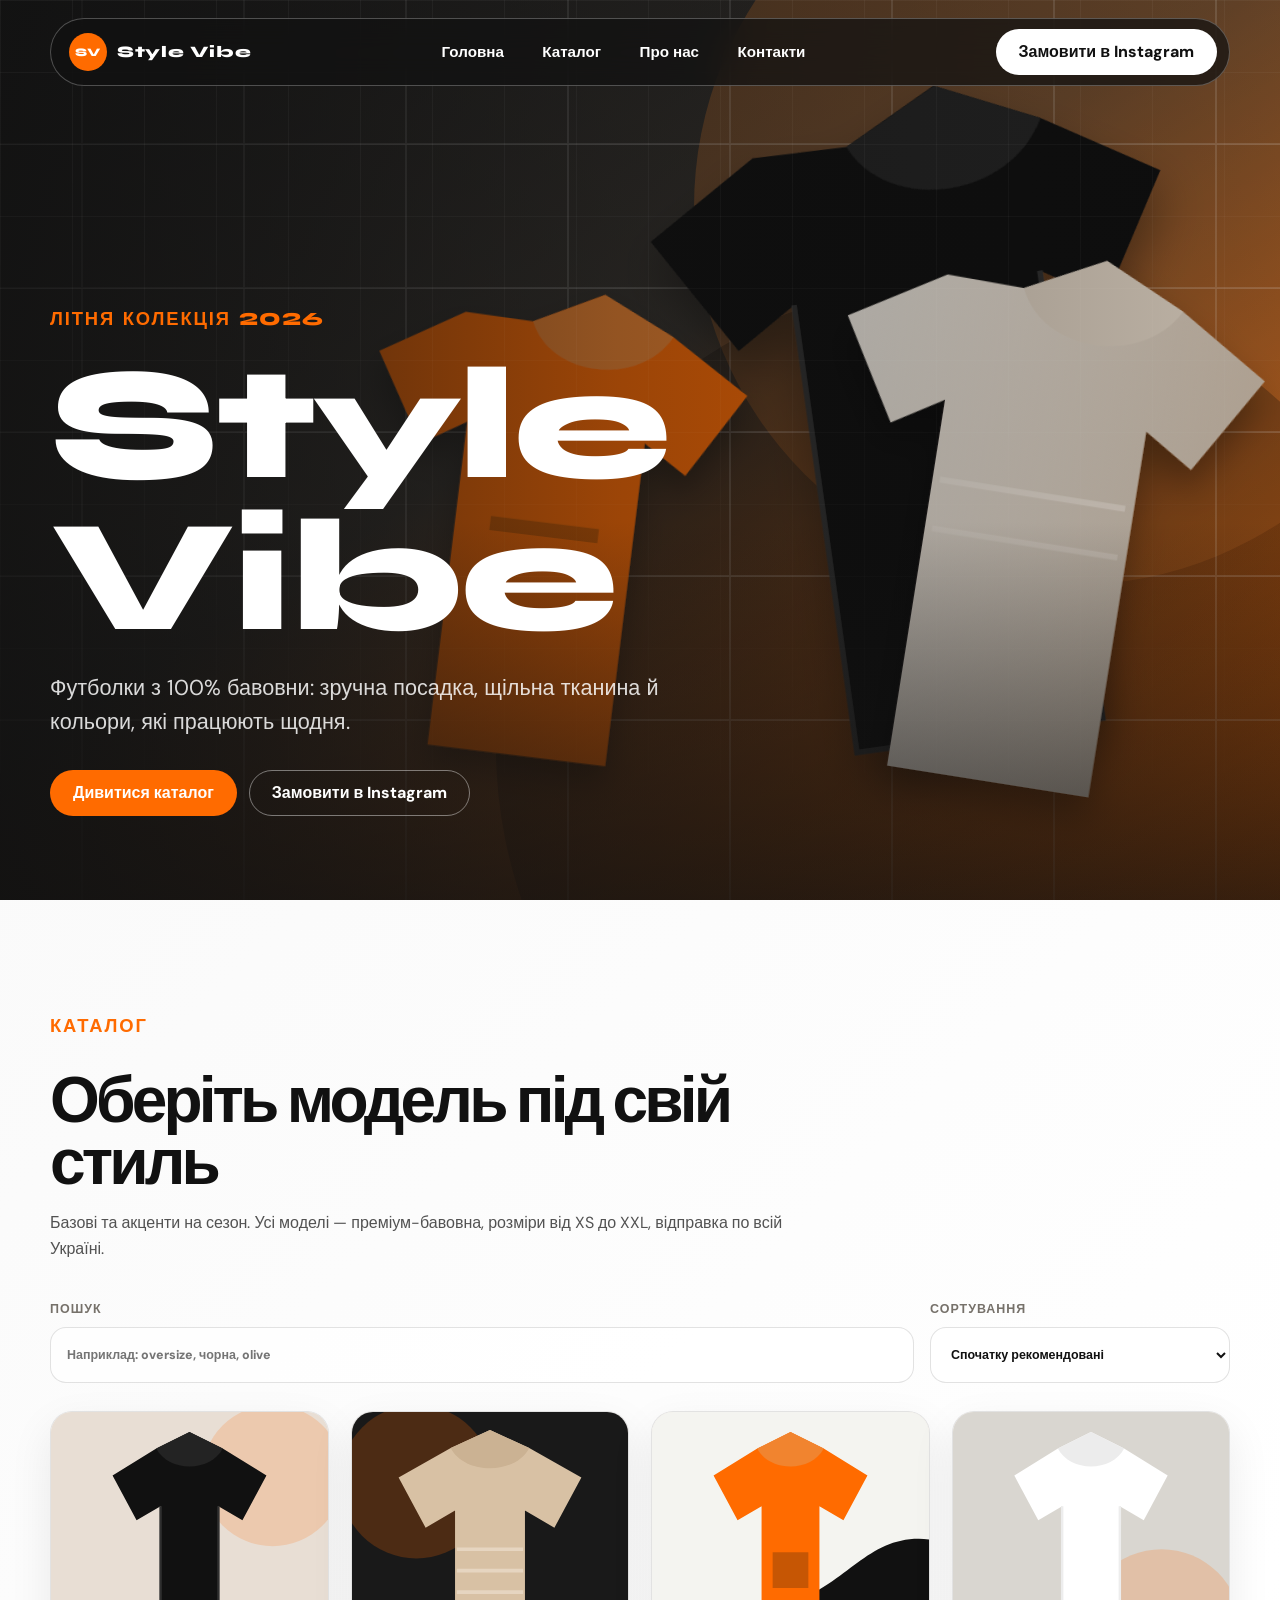
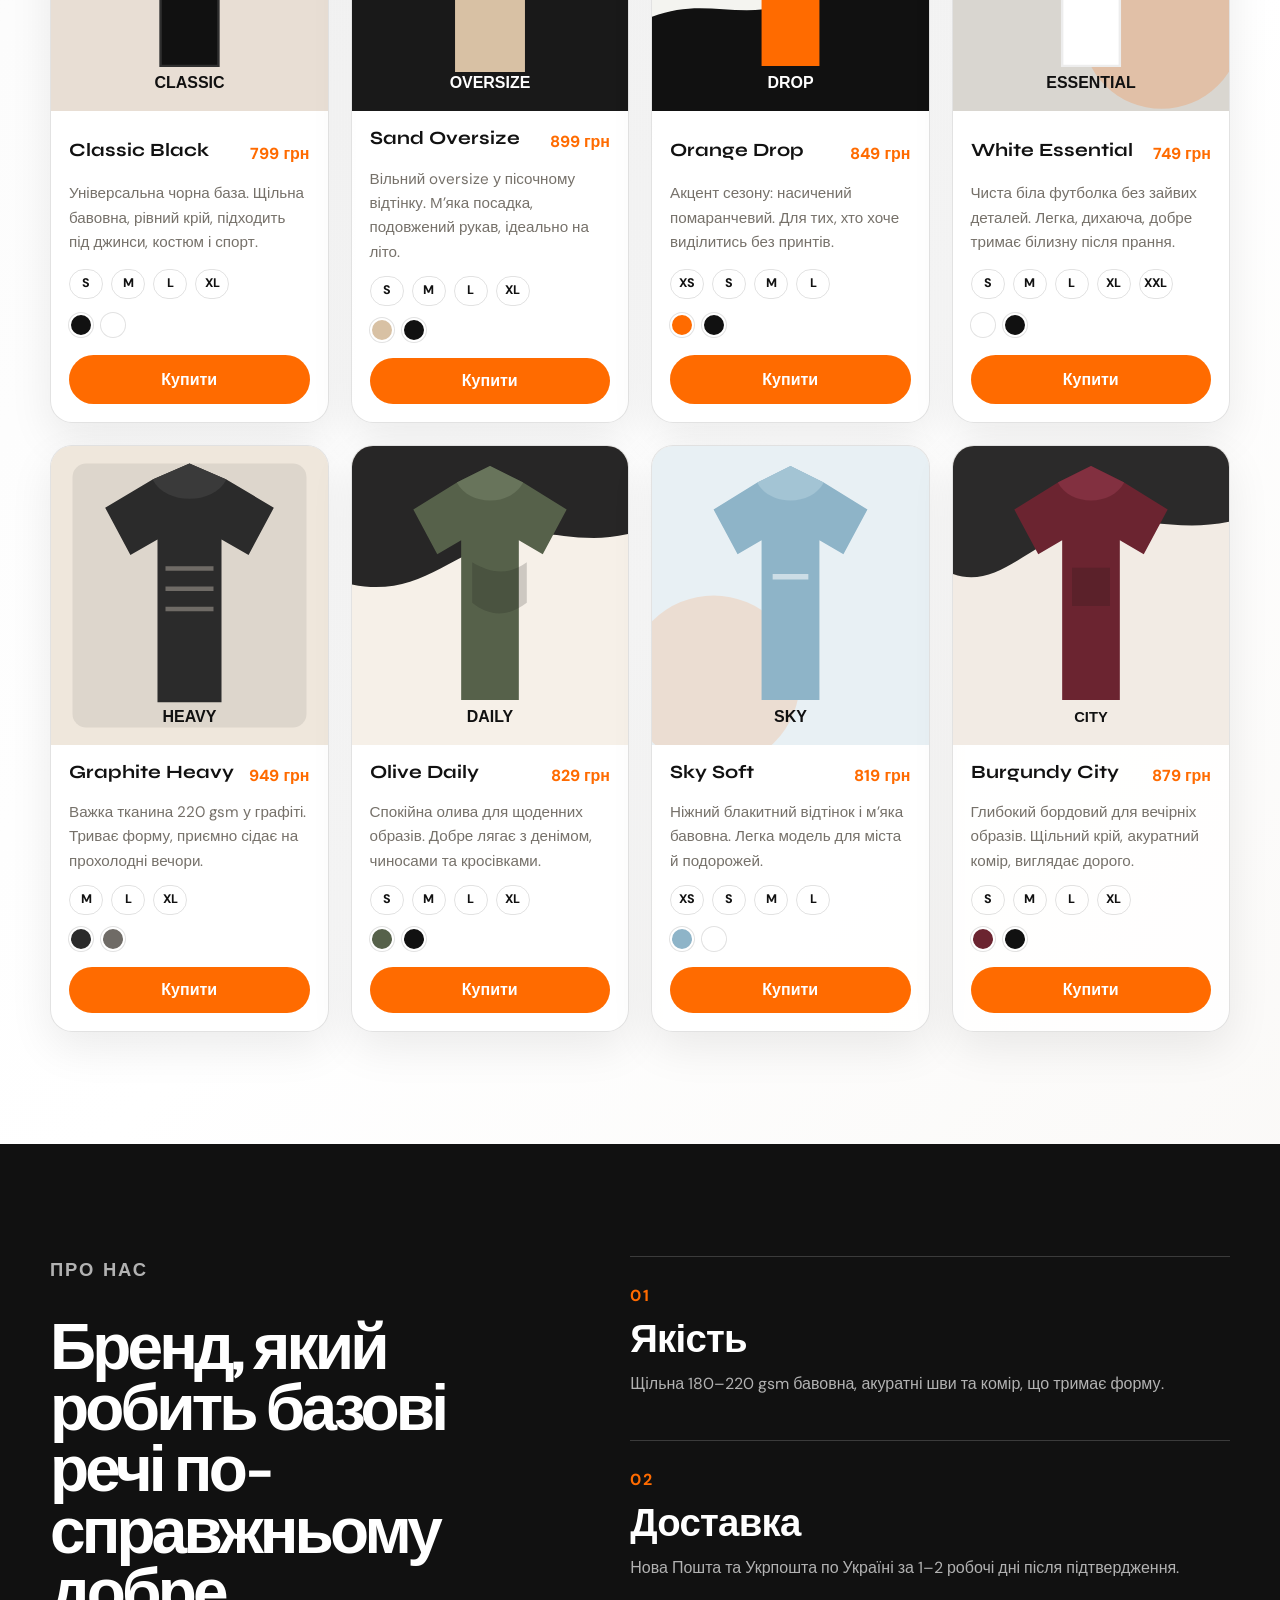
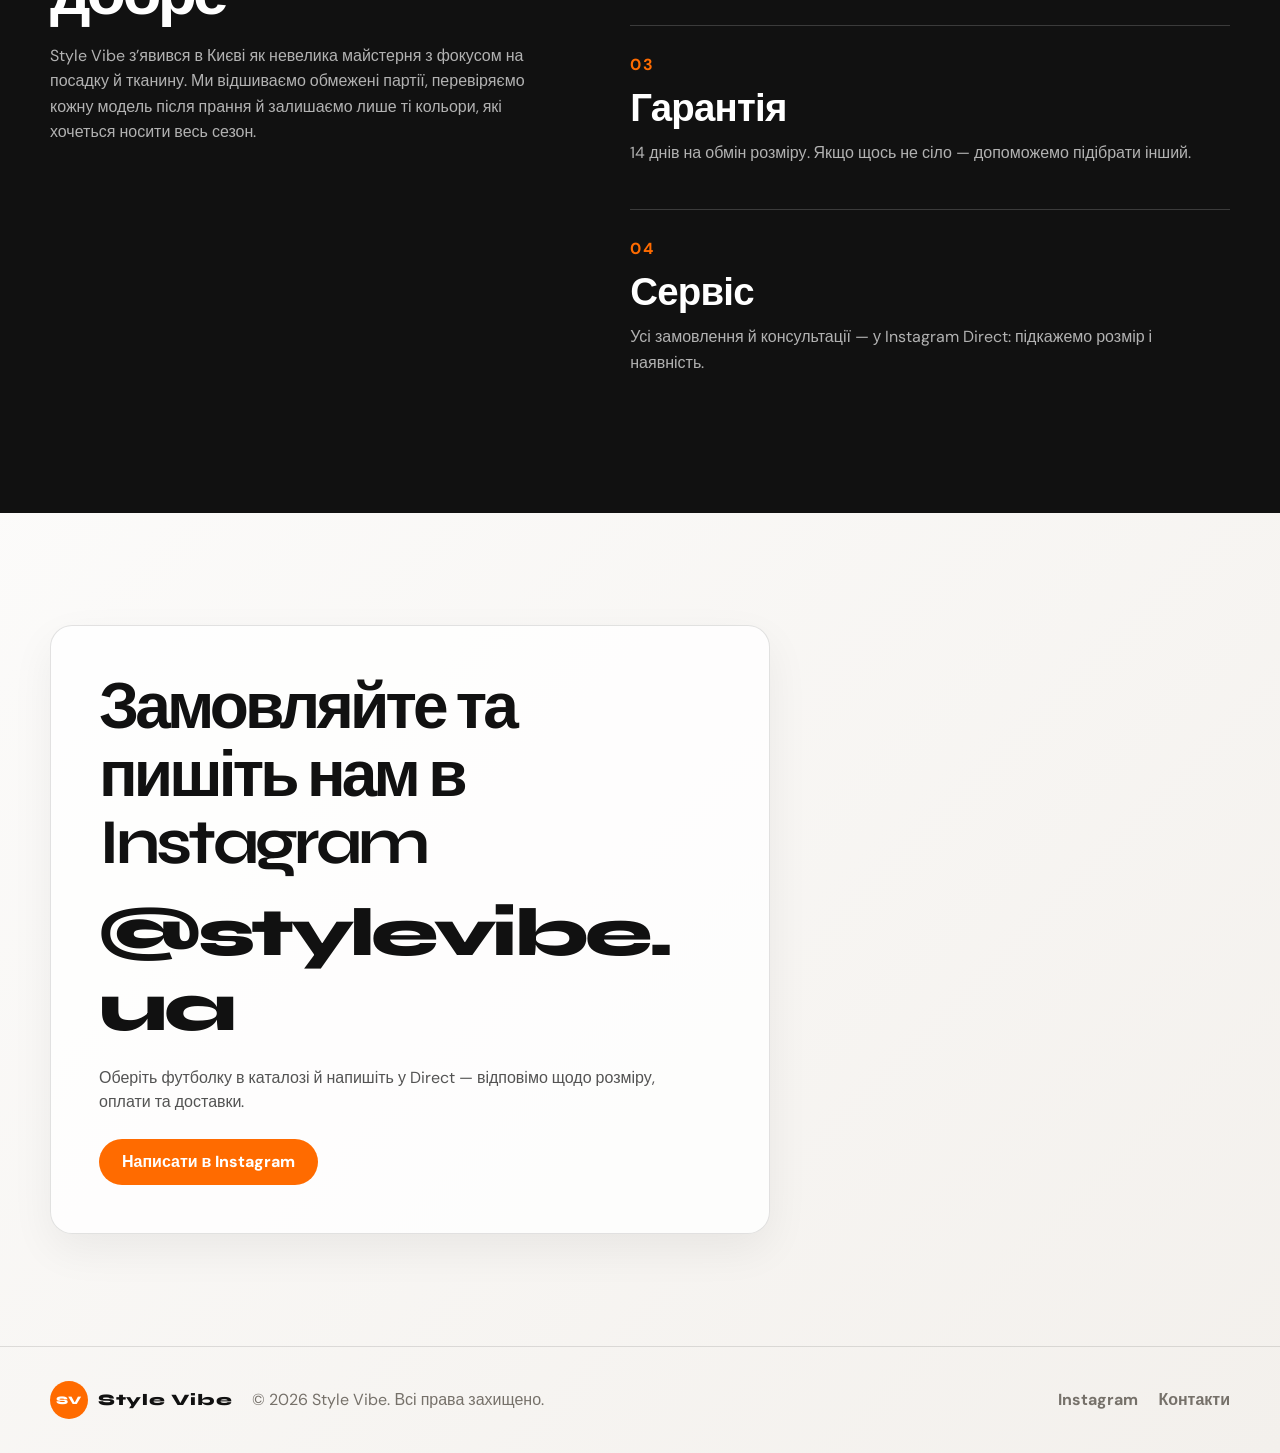
==== commit 426bf3a2: "Polish Style Vibe contacts layout and hero typography." ====
--- a/index.html
+++ b/index.html
@@ -44,7 +44,7 @@
       <section class="hero" id="home" aria-labelledby="hero-title">
         <div class="hero__media" aria-hidden="true"></div>
         <div class="hero__content" data-reveal="hero">
-          <p class="hero__eyebrow">Літня колекція 2026</p>
+          <p class="hero__eyebrow">Літня колекція <span class="hero__year">2026</span></p>
           <h1 id="hero-title">Style Vibe</h1>
           <p class="hero__lead">Футболки з 100% бавовни: зручна посадка, щільна тканина й кольори, які працюють щодня.</p>
           <div class="hero__actions">
@@ -118,34 +118,16 @@
       </section>
 
       <section class="section contacts-section" id="contacts" aria-labelledby="contacts-title">
-        <div class="section__head" data-reveal>
-          <p class="section__eyebrow">Контакти</p>
+        <div class="contacts-panel" data-reveal>
           <h2 id="contacts-title">Замовляйте та пишіть нам в Instagram</h2>
-        </div>
-
-        <div class="contacts-layout">
-          <div class="contact-primary" data-reveal>
-            <p class="contact-primary__label">Головний канал</p>
-            <a class="contact-primary__handle" href="https://instagram.com/stylevibe.ua" target="_blank" rel="noreferrer">
-              @stylevibe.ua
-            </a>
-            <p class="contact-primary__text">
-              Оберіть футболку в каталозі й напишіть у Direct — відповімо щодо розміру, оплати та доставки.
-            </p>
-            <a class="button button--primary" href="https://ig.me/m/stylevibe.ua" target="_blank" rel="noreferrer">
-              Написати в Instagram
-            </a>
-          </div>
-
-          <a
-            class="map-link"
-            href="https://instagram.com/stylevibe.ua"
-            target="_blank"
-            rel="noreferrer"
-            data-reveal
-          >
-            <span>Instagram</span>
-            <strong>Перейти в профіль Style Vibe</strong>
+          <a class="contacts-panel__handle" href="https://instagram.com/stylevibe.ua" target="_blank" rel="noreferrer">
+            @stylevibe.ua
+          </a>
+          <p class="contacts-panel__text">
+            Оберіть футболку в каталозі й напишіть у Direct — відповімо щодо розміру, оплати та доставки.
+          </p>
+          <a class="button button--primary" href="https://ig.me/m/stylevibe.ua" target="_blank" rel="noreferrer">
+            Написати в Instagram
           </a>
         </div>
       </section>
--- a/css/style.css
+++ b/css/style.css
@@ -191,20 +191,28 @@
   margin-bottom: 14px;
   color: var(--color-accent);
   font-family: var(--font-display);
-  font-size: 0.82rem;
-  font-weight: 800;
-  letter-spacing: 0.18em;
+  font-size: clamp(0.95rem, 1.6vw, 1.15rem);
+  font-weight: 800;
+  letter-spacing: 0.1em;
   text-transform: uppercase;
+}
+
+.hero__year {
+  display: inline-block;
+  letter-spacing: 0.06em;
+  font-variant-numeric: lining-nums;
+  font-feature-settings: "tnum" 0, "lnum" 1;
 }
 
 .hero h1 {
   margin-bottom: 18px;
-  font-family: var(--font-display);
-  font-size: clamp(3.4rem, 11vw, 8.5rem);
-  font-weight: 800;
-  letter-spacing: -0.06em;
-  line-height: 0.92;
-  max-width: 12ch;
+  width: max-content;
+  max-width: 100%;
+  font-family: var(--font-display);
+  font-size: clamp(3.6rem, 13vw, 10rem);
+  font-weight: 800;
+  letter-spacing: -0.02em;
+  line-height: 0.95;
 }
 
 .hero__lead {
@@ -428,89 +436,69 @@
 
 .benefits span {
   color: var(--color-accent);
-  font-family: var(--font-display);
-  font-weight: 800;
+  font-family: var(--font-body);
+  font-size: 1rem;
+  font-weight: 700;
+  letter-spacing: 0.08em;
+  font-variant-numeric: lining-nums;
+  font-feature-settings: "tnum" 0;
 }
 
 .benefits h3 {
   font-family: var(--font-display);
   font-size: clamp(1.5rem, 3vw, 2.5rem);
-  line-height: 1;
-}
-
-.contacts-layout {
-  display: grid;
-  grid-template-columns: minmax(0, 1fr) minmax(280px, 440px);
-  gap: 28px;
-  align-items: stretch;
-}
-
-.contact-primary {
-  display: grid;
-  align-content: start;
-  gap: 18px;
-}
-
-.contact-primary__label {
+  line-height: 1.1;
+  letter-spacing: -0.02em;
+}
+
+.contacts-section {
+  overflow: visible;
+}
+
+.contacts-panel {
+  display: grid;
+  gap: 20px;
+  justify-items: start;
+  max-width: 720px;
+  padding: clamp(28px, 4vw, 48px);
+  border: 1px solid var(--color-line);
+  border-radius: var(--radius);
+  background: rgba(255, 255, 255, 0.78);
+  box-shadow: 0 16px 44px rgba(17, 17, 17, 0.06);
+}
+
+.contacts-panel h2 {
+  max-width: 18ch;
+  overflow-wrap: anywhere;
+  word-break: normal;
+  line-height: 1.05;
+}
+
+.contacts-panel__handle {
+  display: block;
+  max-width: 100%;
+  font-family: var(--font-display);
+  font-size: clamp(2.2rem, 6.5vw, 4.25rem);
+  font-weight: 800;
+  letter-spacing: -0.05em;
+  line-height: 1.1;
+  overflow-wrap: anywhere;
+  word-break: break-word;
+  transition: color var(--transition);
+}
+
+.contacts-panel__handle:hover {
   color: var(--color-accent);
-  font-family: var(--font-display);
-  font-size: 0.82rem;
-  font-weight: 800;
-  letter-spacing: 0.18em;
-  text-transform: uppercase;
-}
-
-.contact-primary__handle {
-  font-family: var(--font-display);
-  font-size: clamp(2.8rem, 8vw, 5.5rem);
-  font-weight: 800;
-  letter-spacing: -0.06em;
-  line-height: 0.95;
-  transition: color var(--transition);
-}
-
-.contact-primary__handle:hover {
-  color: var(--color-accent);
-}
-
-.contact-primary__text {
-  max-width: 36rem;
+}
+
+.contacts-panel__text {
+  max-width: 38rem;
   color: var(--color-ink-soft);
-}
-
-.contact-primary .button {
-  justify-self: start;
-}
-
-.map-link {
-  display: grid;
-  min-height: 260px;
-  align-content: end;
-  gap: 8px;
-  border-radius: var(--radius);
-  background:
-    linear-gradient(145deg, rgba(17, 17, 17, 0.88), rgba(17, 17, 17, 0.48)),
-    url("../images/icons/map-pattern.svg") center / cover;
-  color: var(--color-secondary);
-  padding: 28px;
-  transition: transform var(--transition);
-}
-
-.map-link:hover {
-  transform: translateY(-4px);
-}
-
-.map-link span {
-  color: var(--color-accent);
-  font-weight: 800;
-  letter-spacing: 0.12em;
-  text-transform: uppercase;
-}
-
-.map-link strong {
-  font-family: var(--font-display);
-  font-size: 2rem;
-  line-height: 1;
+  line-height: 1.55;
+}
+
+.contacts-panel .button {
+  margin-top: 4px;
 }
 
 .site-footer {
--- a/css/responsive.css
+++ b/css/responsive.css
@@ -96,7 +96,6 @@
 
   .catalog-toolbar,
   .about-layout,
-  .contacts-layout,
   .site-footer,
   .modal__panel {
     grid-template-columns: 1fr;
@@ -134,24 +133,25 @@
   }
 
   .hero h1 {
-    font-size: clamp(3rem, 14vw, 4.8rem);
+    font-size: clamp(3.2rem, 12vw, 5.2rem);
+    letter-spacing: -0.015em;
   }
 
   .section h2 {
     font-size: clamp(2rem, 13vw, 3.6rem);
   }
 
+  .contacts-panel {
+    width: 100%;
+    padding: 24px;
+  }
+
+  .contacts-panel__handle {
+    font-size: clamp(1.9rem, 10vw, 2.8rem);
+  }
+
   .product-card__image {
     aspect-ratio: 1 / 0.95;
-  }
-
-  .contact-list {
-    font-size: clamp(1.45rem, 10vw, 2.4rem);
-  }
-
-  .map-link {
-    min-height: 220px;
-    padding: 22px;
   }
 
   .footer-links {
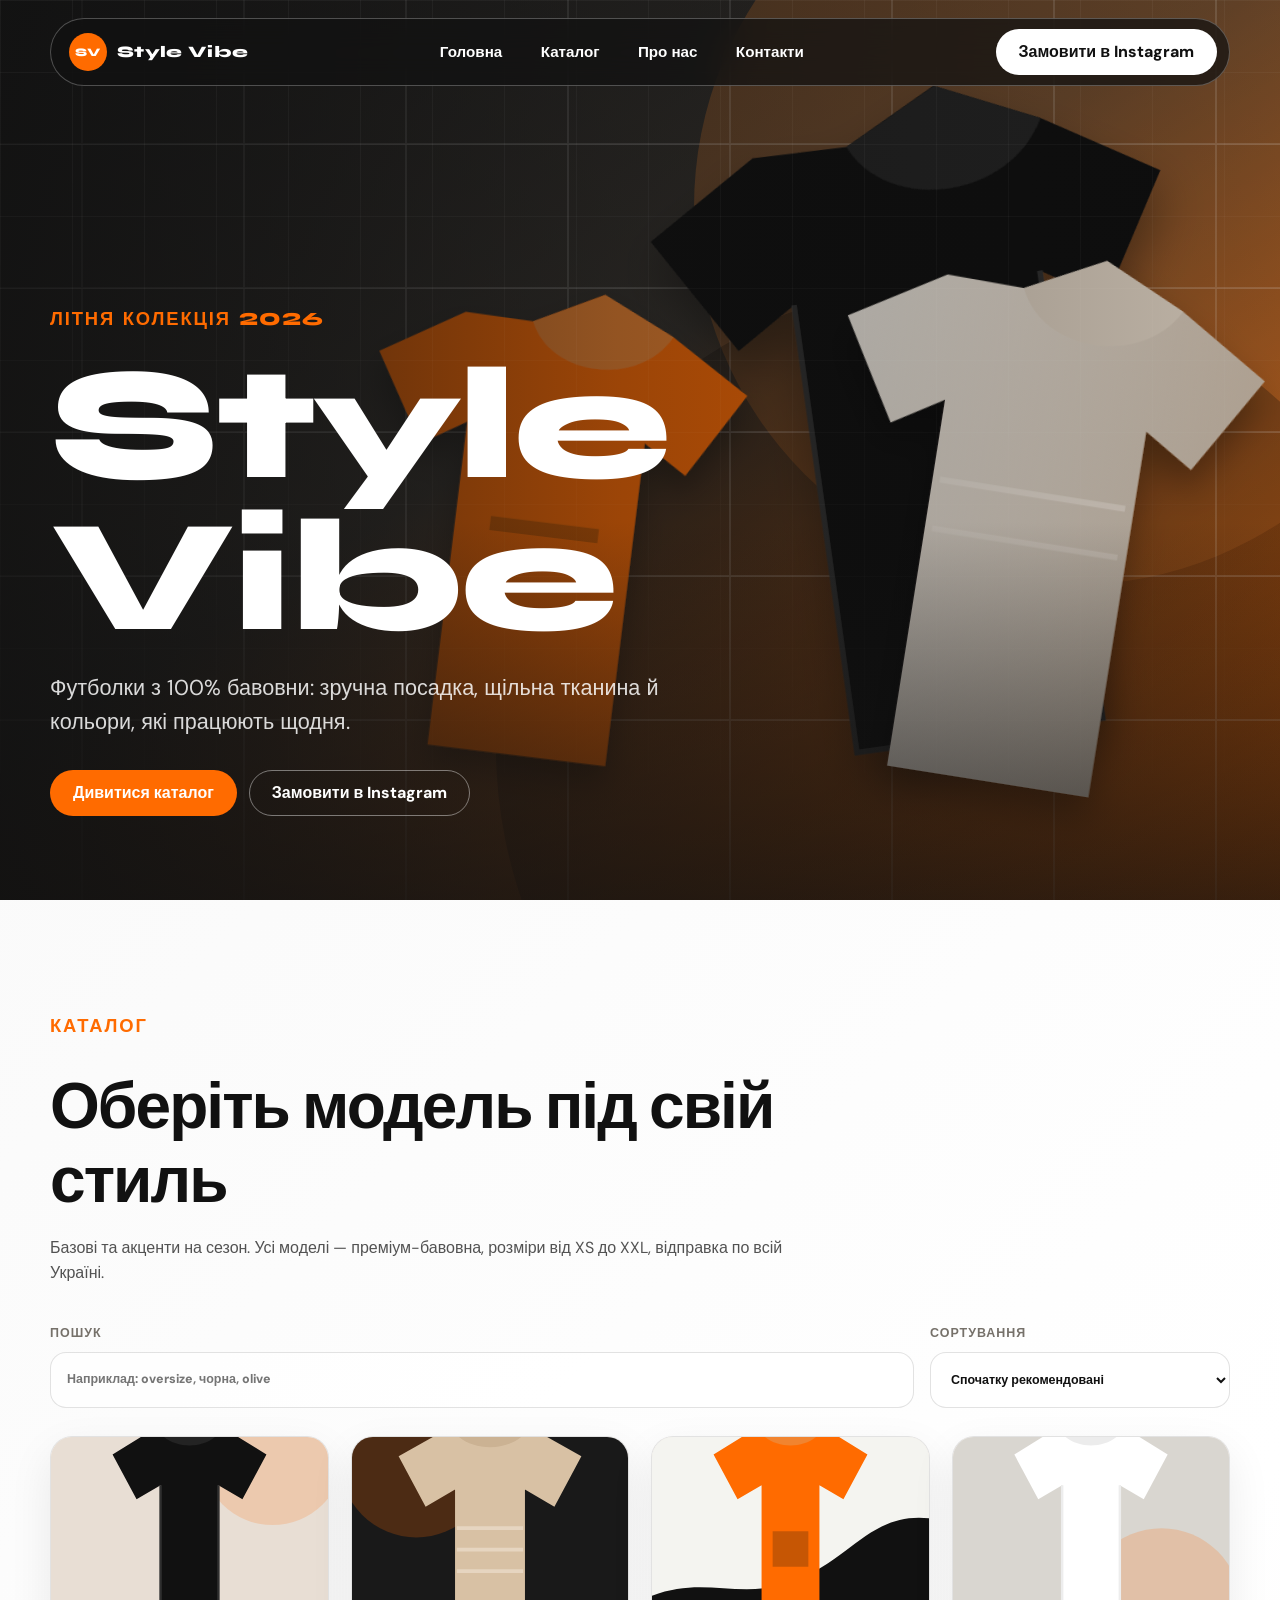
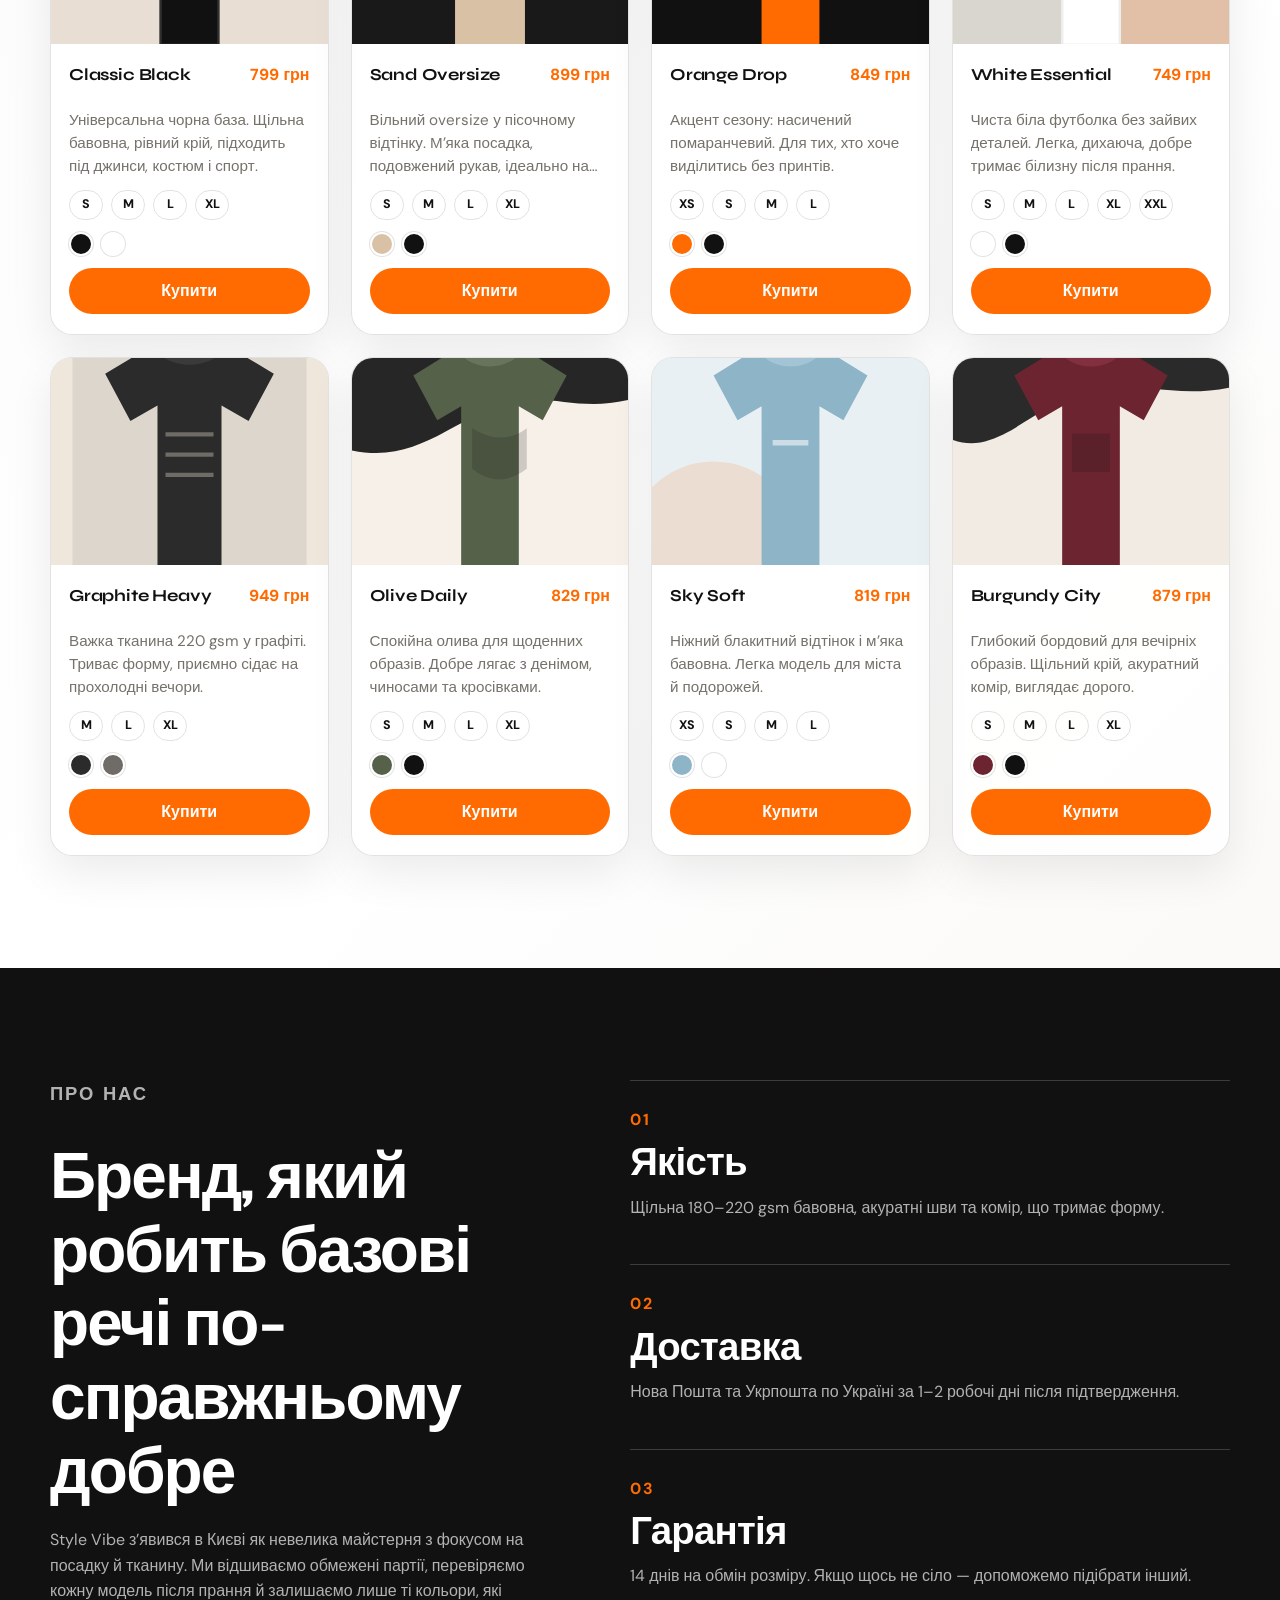
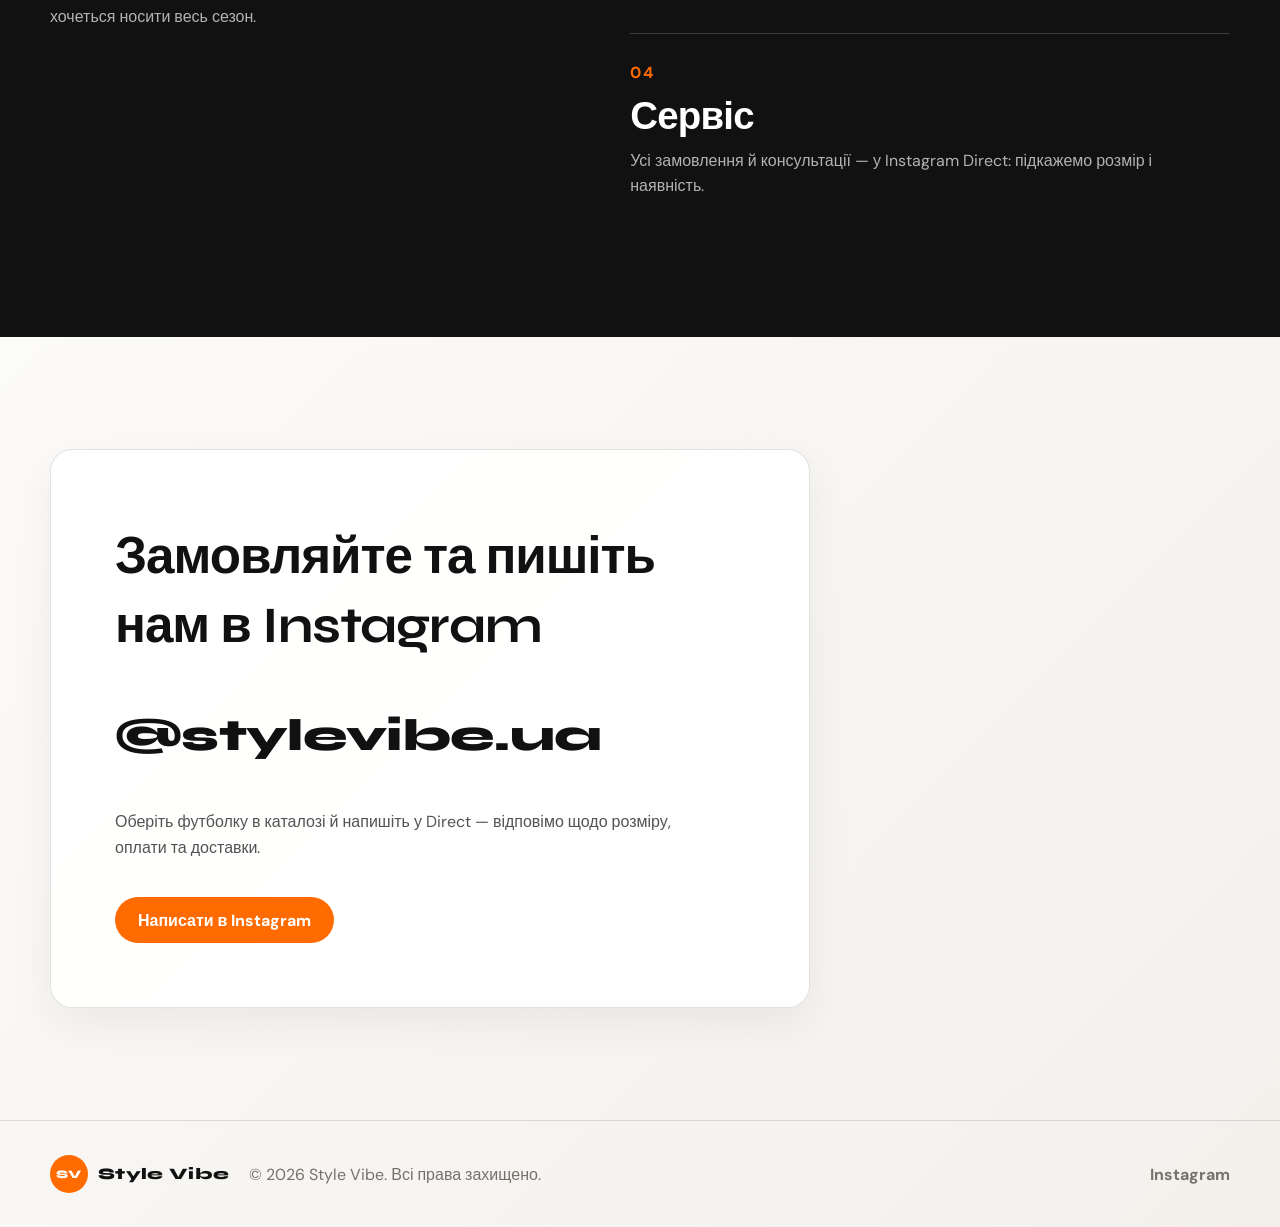
==== commit cc62c238: "Fix clipped text in contacts, product titles, and brand labels." ====
--- a/index.html
+++ b/index.html
@@ -118,15 +118,15 @@
       </section>
 
       <section class="section contacts-section" id="contacts" aria-labelledby="contacts-title">
-        <div class="contacts-panel" data-reveal>
-          <h2 id="contacts-title">Замовляйте та пишіть нам в Instagram</h2>
-          <a class="contacts-panel__handle" href="https://instagram.com/stylevibe.ua" target="_blank" rel="noreferrer">
+        <div class="contacts-panel">
+          <h2 id="contacts-title" data-reveal>Замовляйте та пишіть нам в Instagram</h2>
+          <a class="contacts-panel__handle" href="https://instagram.com/stylevibe.ua" target="_blank" rel="noreferrer" data-reveal>
             @stylevibe.ua
           </a>
-          <p class="contacts-panel__text">
+          <p class="contacts-panel__text" data-reveal>
             Оберіть футболку в каталозі й напишіть у Direct — відповімо щодо розміру, оплати та доставки.
           </p>
-          <a class="button button--primary" href="https://ig.me/m/stylevibe.ua" target="_blank" rel="noreferrer">
+          <a class="button button--primary" href="https://ig.me/m/stylevibe.ua" target="_blank" rel="noreferrer" data-reveal>
             Написати в Instagram
           </a>
         </div>
@@ -139,10 +139,7 @@
         <span class="brand__name">Style Vibe</span>
       </a>
       <p>© 2026 Style Vibe. Всі права захищено.</p>
-      <div class="footer-links">
-        <a href="https://instagram.com/stylevibe.ua" target="_blank" rel="noreferrer">Instagram</a>
-        <a href="#contacts">Контакти</a>
-      </div>
+      <a class="footer-links" href="https://instagram.com/stylevibe.ua" target="_blank" rel="noreferrer">Instagram</a>
     </footer>
 
     <div class="modal" data-modal hidden>
--- a/css/style.css
+++ b/css/style.css
@@ -79,8 +79,10 @@
 }
 
 .brand__name {
-  letter-spacing: 0.04em;
+  line-height: 1.3;
+  letter-spacing: 0.02em;
   text-transform: none;
+  padding-block: 2px;
 }
 
 .site-nav {
@@ -92,13 +94,13 @@
 }
 
 .site-nav a,
-.footer-links a,
+.footer-links,
 .contact-list a {
   transition: color var(--transition), opacity var(--transition);
 }
 
 .site-nav a:hover,
-.footer-links a:hover,
+.footer-links:hover,
 .contact-list a:hover {
   color: var(--color-accent);
 }
@@ -238,8 +240,8 @@
 .section h2 {
   font-family: var(--font-display);
   font-size: clamp(2.25rem, 5vw, 5rem);
-  line-height: 0.96;
-  letter-spacing: -0.06em;
+  line-height: 1.15;
+  letter-spacing: -0.03em;
 }
 
 .section__head p:not(.section__eyebrow),
@@ -293,7 +295,9 @@
 }
 
 .product-card {
-  display: grid;
+  display: flex;
+  flex-direction: column;
+  height: 100%;
   overflow: hidden;
   border: 1px solid var(--color-line);
   border-radius: var(--radius);
@@ -309,7 +313,8 @@
 }
 
 .product-card__image {
-  aspect-ratio: 1 / 1.08;
+  flex-shrink: 0;
+  aspect-ratio: 4 / 3;
   overflow: hidden;
   background: #eee7df;
 }
@@ -318,6 +323,7 @@
   width: 100%;
   height: 100%;
   object-fit: cover;
+  object-position: center;
   transition: transform 500ms ease;
 }
 
@@ -326,20 +332,31 @@
 }
 
 .product-card__body {
-  display: grid;
+  display: flex;
+  flex: 1;
+  flex-direction: column;
   gap: 12px;
-  padding: 18px;
+  padding: 18px 18px 20px;
+  overflow: visible;
 }
 
 .product-card__top {
   display: flex;
   justify-content: space-between;
+  align-items: flex-start;
   gap: 12px;
+  min-height: 2.2em;
 }
 
 .product-card h3 {
-  font-family: var(--font-display);
-  line-height: 1;
+  flex: 1;
+  min-width: 0;
+  font-family: var(--font-display);
+  font-size: 1.05rem;
+  line-height: 1.35;
+  letter-spacing: -0.01em;
+  overflow-wrap: anywhere;
+  padding-block: 2px;
 }
 
 .price {
@@ -348,9 +365,16 @@
   white-space: nowrap;
 }
 
-.product-card p {
+.product-card__desc {
+  display: -webkit-box;
+  -webkit-box-orient: vertical;
+  -webkit-line-clamp: 3;
+  line-clamp: 3;
+  min-height: calc(1.5em * 3);
+  overflow: hidden;
   color: var(--color-muted);
   font-size: 0.95rem;
+  line-height: 1.5;
 }
 
 .meta-row,
@@ -386,7 +410,7 @@
 
 .product-card .button {
   width: 100%;
-  margin-top: 4px;
+  margin-top: auto;
   cursor: pointer;
 }
 
@@ -452,38 +476,49 @@
 }
 
 .contacts-section {
+  scroll-margin-top: 100px;
   overflow: visible;
 }
 
 .contacts-panel {
-  display: grid;
-  gap: 20px;
-  justify-items: start;
-  max-width: 720px;
-  padding: clamp(28px, 4vw, 48px);
+  display: flex;
+  flex-direction: column;
+  align-items: flex-start;
+  gap: 28px;
+  width: 100%;
+  max-width: 760px;
+  padding: clamp(40px, 6vw, 64px);
   border: 1px solid var(--color-line);
   border-radius: var(--radius);
-  background: rgba(255, 255, 255, 0.78);
+  background: rgba(255, 255, 255, 0.9);
   box-shadow: 0 16px 44px rgba(17, 17, 17, 0.06);
+  overflow: visible;
 }
 
 .contacts-panel h2 {
-  max-width: 18ch;
-  overflow-wrap: anywhere;
-  word-break: normal;
-  line-height: 1.05;
+  display: block;
+  margin: 0;
+  max-width: 100%;
+  min-height: 100px;
+  padding-block: 8px;
+  font-size: clamp(2rem, 4.2vw, 3.2rem);
+  line-height: 1.35;
+  letter-spacing: -0.02em;
+  overflow: visible;
+  overflow-wrap: break-word;
 }
 
 .contacts-panel__handle {
-  display: block;
+  display: inline-block;
   max-width: 100%;
-  font-family: var(--font-display);
-  font-size: clamp(2.2rem, 6.5vw, 4.25rem);
-  font-weight: 800;
-  letter-spacing: -0.05em;
-  line-height: 1.1;
-  overflow-wrap: anywhere;
-  word-break: break-word;
+  margin: 0;
+  padding-block: 10px;
+  font-family: var(--font-display);
+  font-size: clamp(1.75rem, 4.5vw, 2.8rem);
+  font-weight: 800;
+  letter-spacing: -0.015em;
+  line-height: 1.35;
+  overflow: visible;
   transition: color var(--transition);
 }
 
@@ -492,13 +527,16 @@
 }
 
 .contacts-panel__text {
+  margin: 0;
   max-width: 38rem;
+  padding-block: 4px;
   color: var(--color-ink-soft);
-  line-height: 1.55;
+  line-height: 1.65;
 }
 
 .contacts-panel .button {
   margin-top: 4px;
+  flex-shrink: 0;
 }
 
 .site-footer {
@@ -516,10 +554,9 @@
 }
 
 .footer-links {
-  display: flex;
-  gap: 20px;
-  justify-content: flex-end;
+  justify-self: end;
   font-weight: 700;
+  white-space: nowrap;
 }
 
 .modal {
@@ -631,13 +668,13 @@
 
 [data-reveal] {
   opacity: 0;
-  transform: translateY(22px);
-  transition: opacity 700ms ease, transform 700ms ease;
+  transform: translateY(12px);
+  transition: opacity 600ms ease, transform 600ms ease;
 }
 
 [data-reveal].is-visible {
   opacity: 1;
-  transform: translateY(0);
+  transform: none;
 }
 
 [data-reveal="hero"] {
--- a/css/responsive.css
+++ b/css/responsive.css
@@ -143,18 +143,32 @@
 
   .contacts-panel {
     width: 100%;
-    padding: 24px;
+    padding: 36px 24px;
+    gap: 24px;
+  }
+
+  .contacts-panel h2 {
+    min-height: 0;
+    font-size: clamp(1.7rem, 7vw, 2.3rem);
+    line-height: 1.35;
   }
 
   .contacts-panel__handle {
-    font-size: clamp(1.9rem, 10vw, 2.8rem);
+    font-size: clamp(1.5rem, 7vw, 2rem);
+    padding-block: 8px;
+  }
+
+  .site-footer {
+    grid-template-columns: 1fr;
+    justify-items: start;
+    gap: 14px;
+  }
+
+  .footer-links {
+    justify-self: start;
   }
 
   .product-card__image {
-    aspect-ratio: 1 / 0.95;
-  }
-
-  .footer-links {
-    flex-wrap: wrap;
+    aspect-ratio: 16 / 11;
   }
 }
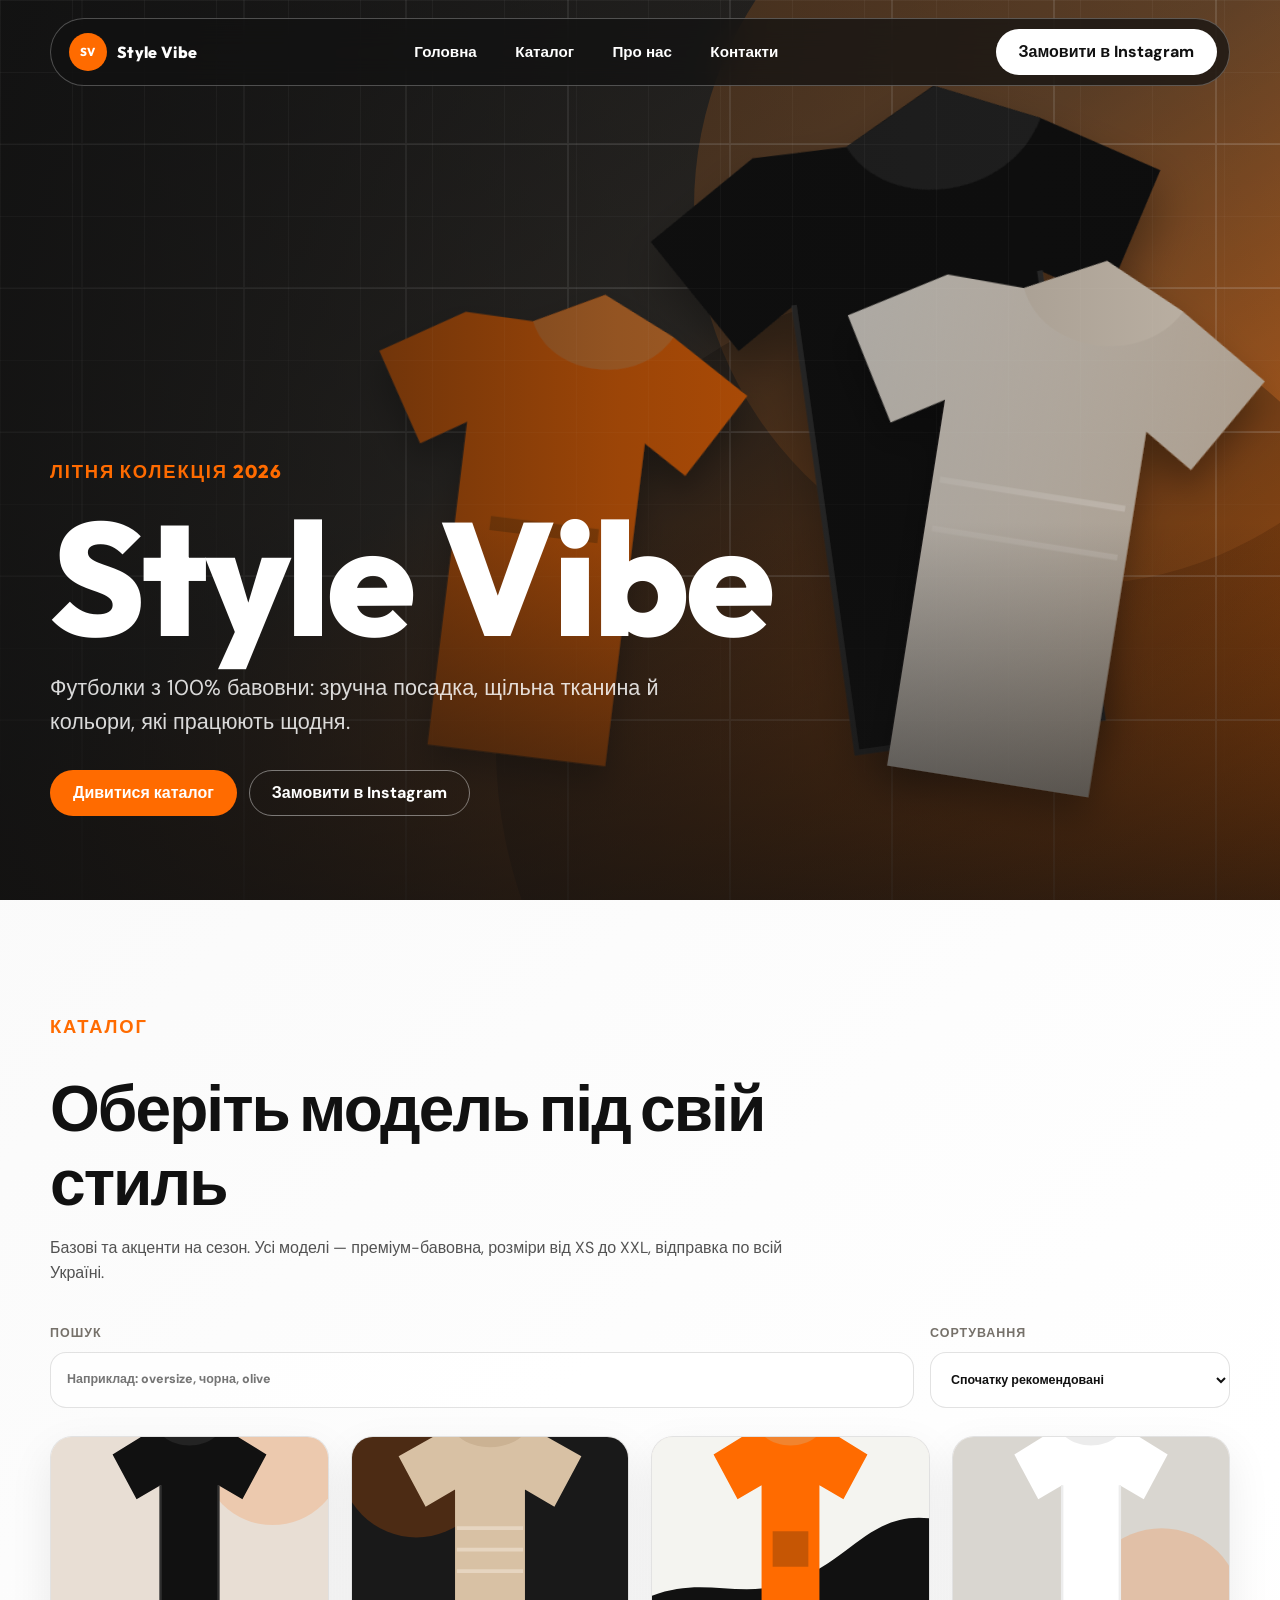
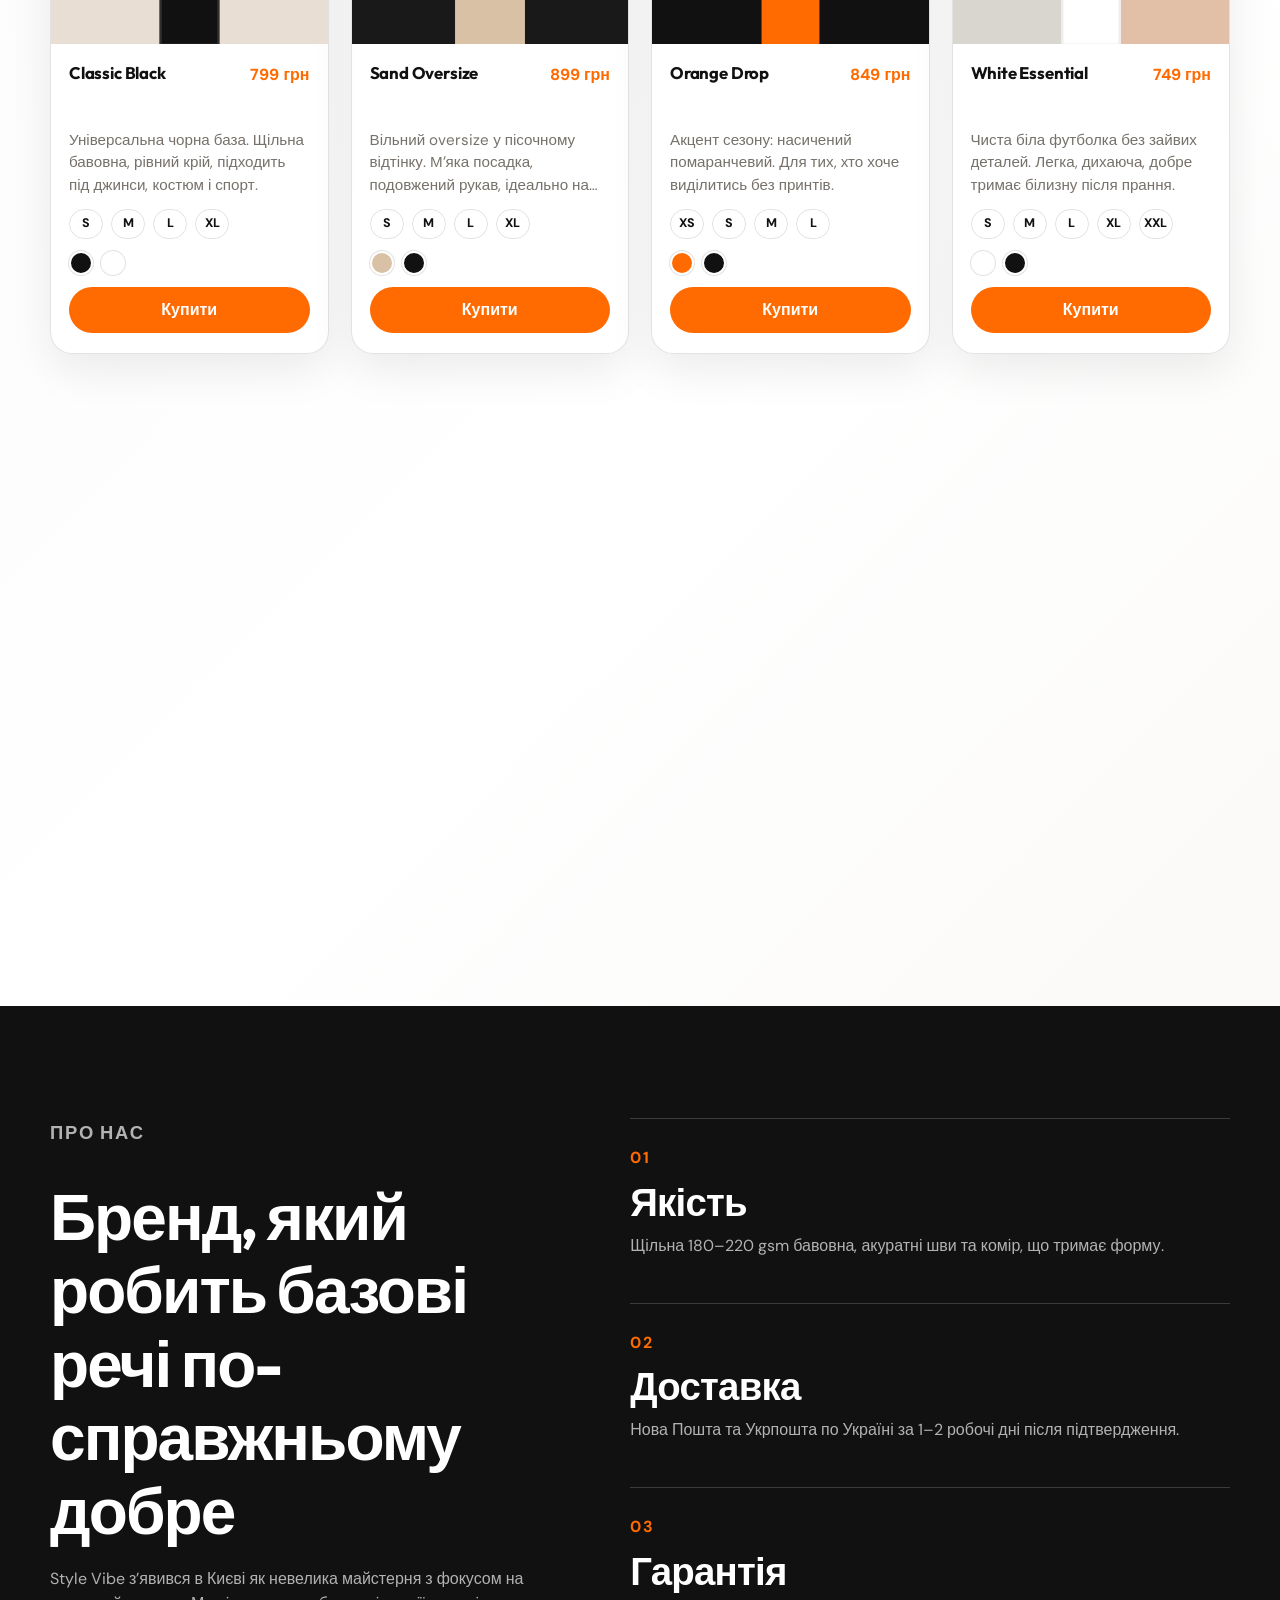
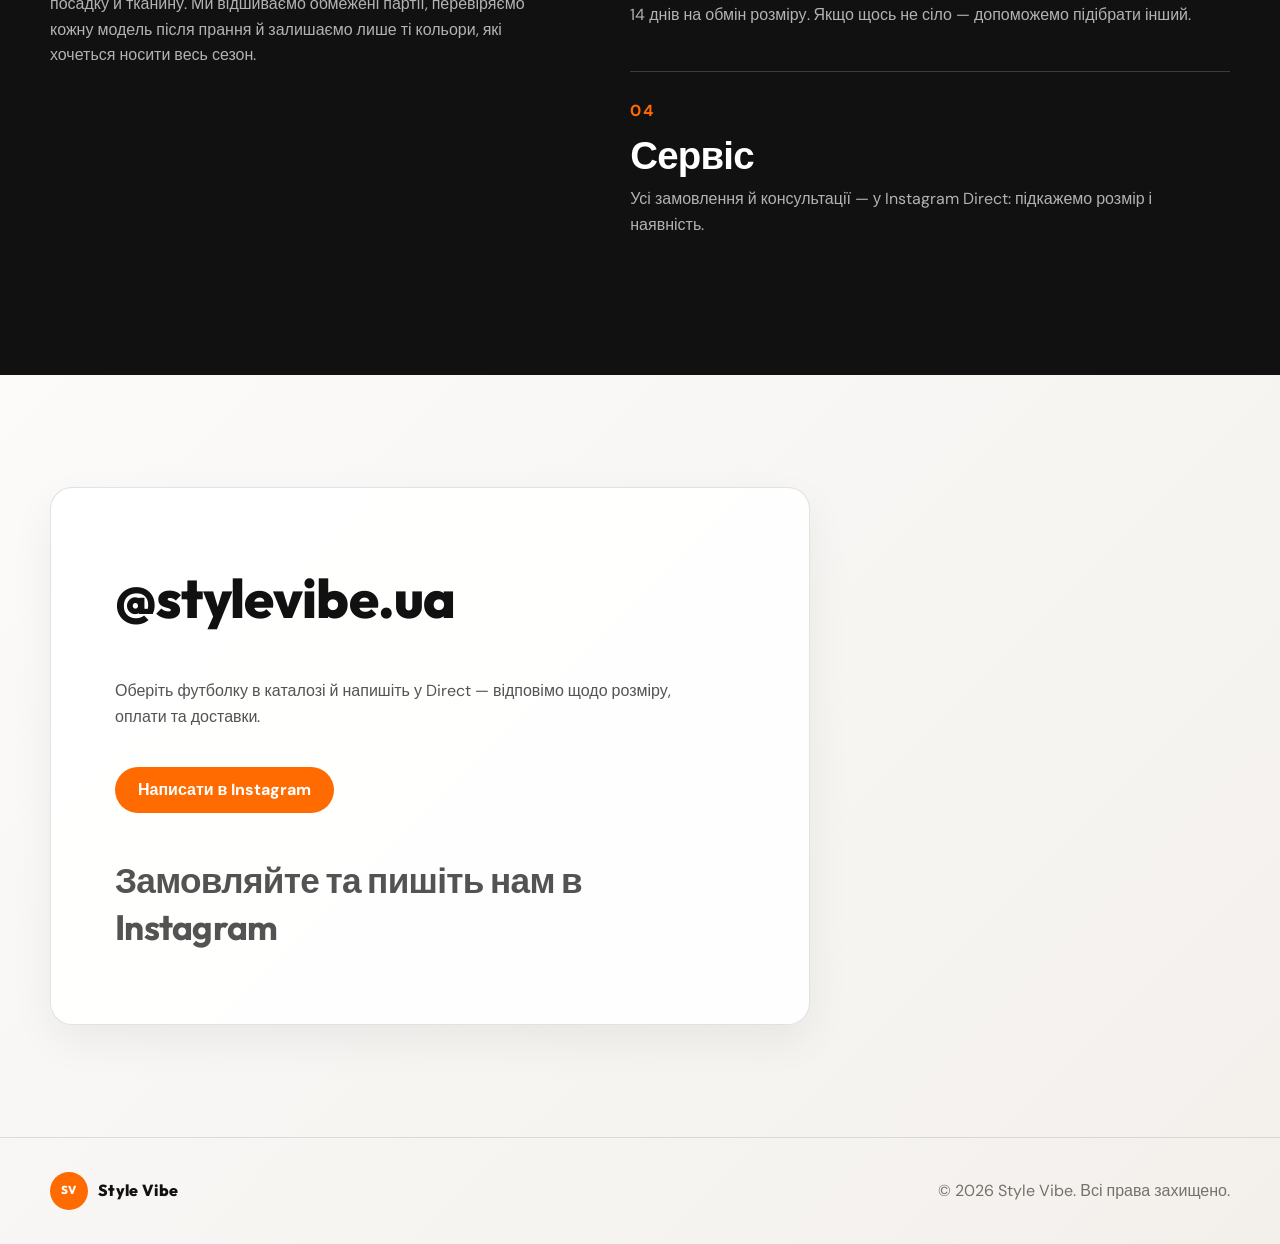
==== commit 303c999c: "remove unnecessary items" ====
--- a/index.html
+++ b/index.html
@@ -11,7 +11,7 @@
     <link rel="preconnect" href="https://fonts.googleapis.com" />
     <link rel="preconnect" href="https://fonts.gstatic.com" crossorigin />
     <link
-      href="https://fonts.googleapis.com/css2?family=DM+Sans:opsz,wght@9..40,400;9..40,500;9..40,700&family=Syne:wght@600;700;800&display=swap"
+      href="https://fonts.googleapis.com/css2?family=DM+Sans:opsz,wght@9..40,400;9..40,500;9..40,700&family=Outfit:wght@500;600;700;800&display=swap"
       rel="stylesheet"
     />
     <link rel="stylesheet" href="css/reset.css" />
@@ -119,7 +119,6 @@
 
       <section class="section contacts-section" id="contacts" aria-labelledby="contacts-title">
         <div class="contacts-panel">
-          <h2 id="contacts-title" data-reveal>Замовляйте та пишіть нам в Instagram</h2>
           <a class="contacts-panel__handle" href="https://instagram.com/stylevibe.ua" target="_blank" rel="noreferrer" data-reveal>
             @stylevibe.ua
           </a>
@@ -129,6 +128,7 @@
           <a class="button button--primary" href="https://ig.me/m/stylevibe.ua" target="_blank" rel="noreferrer" data-reveal>
             Написати в Instagram
           </a>
+          <h2 id="contacts-title" data-reveal>Замовляйте та пишіть нам в Instagram</h2>
         </div>
       </section>
     </main>
@@ -139,7 +139,6 @@
         <span class="brand__name">Style Vibe</span>
       </a>
       <p>© 2026 Style Vibe. Всі права захищено.</p>
-      <a class="footer-links" href="https://instagram.com/stylevibe.ua" target="_blank" rel="noreferrer">Instagram</a>
     </footer>
 
     <div class="modal" data-modal hidden>
--- a/css/style.css
+++ b/css/style.css
@@ -6,7 +6,7 @@
   --color-muted: #76716a;
   --color-line: rgba(17, 17, 17, 0.12);
   --color-ink-soft: rgba(17, 17, 17, 0.72);
-  --font-display: "Syne", sans-serif;
+  --font-display: "Outfit", sans-serif;
   --font-body: "DM Sans", sans-serif;
   --container: min(1180px, calc(100vw - 40px));
   --radius: 22px;
@@ -94,13 +94,11 @@
 }
 
 .site-nav a,
-.footer-links,
 .contact-list a {
   transition: color var(--transition), opacity var(--transition);
 }
 
 .site-nav a:hover,
-.footer-links:hover,
 .contact-list a:hover {
   color: var(--color-accent);
 }
@@ -292,6 +290,7 @@
   display: grid;
   grid-template-columns: repeat(4, minmax(0, 1fr));
   gap: 22px;
+  align-items: stretch;
 }
 
 .product-card {
@@ -313,13 +312,18 @@
 }
 
 .product-card__image {
+  position: relative;
   flex-shrink: 0;
+  width: 100%;
   aspect-ratio: 4 / 3;
   overflow: hidden;
   background: #eee7df;
 }
 
 .product-card__image img {
+  position: absolute;
+  inset: 0;
+  display: block;
   width: 100%;
   height: 100%;
   object-fit: cover;
@@ -333,35 +337,42 @@
 
 .product-card__body {
   display: flex;
-  flex: 1;
+  flex: 1 1 auto;
   flex-direction: column;
   gap: 12px;
   padding: 18px 18px 20px;
-  overflow: visible;
 }
 
 .product-card__top {
   display: flex;
+  flex-shrink: 0;
   justify-content: space-between;
   align-items: flex-start;
   gap: 12px;
-  min-height: 2.2em;
+  height: 3.4em;
 }
 
 .product-card h3 {
   flex: 1;
   min-width: 0;
+  display: -webkit-box;
+  -webkit-box-orient: vertical;
+  -webkit-line-clamp: 2;
+  line-clamp: 2;
+  overflow: hidden;
   font-family: var(--font-display);
   font-size: 1.05rem;
   line-height: 1.35;
   letter-spacing: -0.01em;
   overflow-wrap: anywhere;
-  padding-block: 2px;
 }
 
 .price {
+  flex-shrink: 0;
+  padding-top: 2px;
   color: var(--color-accent);
   font-weight: 800;
+  line-height: 1.35;
   white-space: nowrap;
 }
 
@@ -370,11 +381,23 @@
   -webkit-box-orient: vertical;
   -webkit-line-clamp: 3;
   line-clamp: 3;
-  min-height: calc(1.5em * 3);
+  flex-shrink: 0;
+  height: calc(1.5em * 3);
+  margin: 0;
   overflow: hidden;
   color: var(--color-muted);
   font-size: 0.95rem;
   line-height: 1.5;
+}
+
+.product-card .meta-row {
+  flex-shrink: 0;
+  min-height: 30px;
+}
+
+.product-card .color-row {
+  flex-shrink: 0;
+  min-height: 24px;
 }
 
 .meta-row,
@@ -497,15 +520,18 @@
 
 .contacts-panel h2 {
   display: block;
-  margin: 0;
+  order: 0;
+  margin: 8px 0 0;
   max-width: 100%;
-  min-height: 100px;
+  min-height: 0;
   padding-block: 8px;
-  font-size: clamp(2rem, 4.2vw, 3.2rem);
+  font-size: clamp(1.5rem, 3.2vw, 2.2rem);
   line-height: 1.35;
   letter-spacing: -0.02em;
   overflow: visible;
   overflow-wrap: break-word;
+  color: var(--color-ink-soft);
+  font-weight: 700;
 }
 
 .contacts-panel__handle {
@@ -514,7 +540,7 @@
   margin: 0;
   padding-block: 10px;
   font-family: var(--font-display);
-  font-size: clamp(1.75rem, 4.5vw, 2.8rem);
+  font-size: clamp(2rem, 5vw, 3.4rem);
   font-weight: 800;
   letter-spacing: -0.015em;
   line-height: 1.35;
@@ -540,10 +566,11 @@
 }
 
 .site-footer {
-  display: grid;
-  grid-template-columns: auto 1fr auto;
+  display: flex;
+  flex-wrap: wrap;
   align-items: center;
-  gap: 20px;
+  justify-content: space-between;
+  gap: 16px 24px;
   padding: 34px max(20px, calc((100vw - 1180px) / 2));
   border-top: 1px solid var(--color-line);
   color: var(--color-muted);
@@ -551,12 +578,6 @@
 
 .brand--footer {
   color: var(--color-primary);
-}
-
-.footer-links {
-  justify-self: end;
-  font-weight: 700;
-  white-space: nowrap;
 }
 
 .modal {
--- a/css/responsive.css
+++ b/css/responsive.css
@@ -96,7 +96,6 @@
 
   .catalog-toolbar,
   .about-layout,
-  .site-footer,
   .modal__panel {
     grid-template-columns: 1fr;
   }
@@ -106,10 +105,6 @@
   }
 
   .site-footer {
-    justify-items: start;
-  }
-
-  .footer-links {
     justify-content: flex-start;
   }
 
@@ -159,13 +154,7 @@
   }
 
   .site-footer {
-    grid-template-columns: 1fr;
-    justify-items: start;
     gap: 14px;
-  }
-
-  .footer-links {
-    justify-self: start;
   }
 
   .product-card__image {
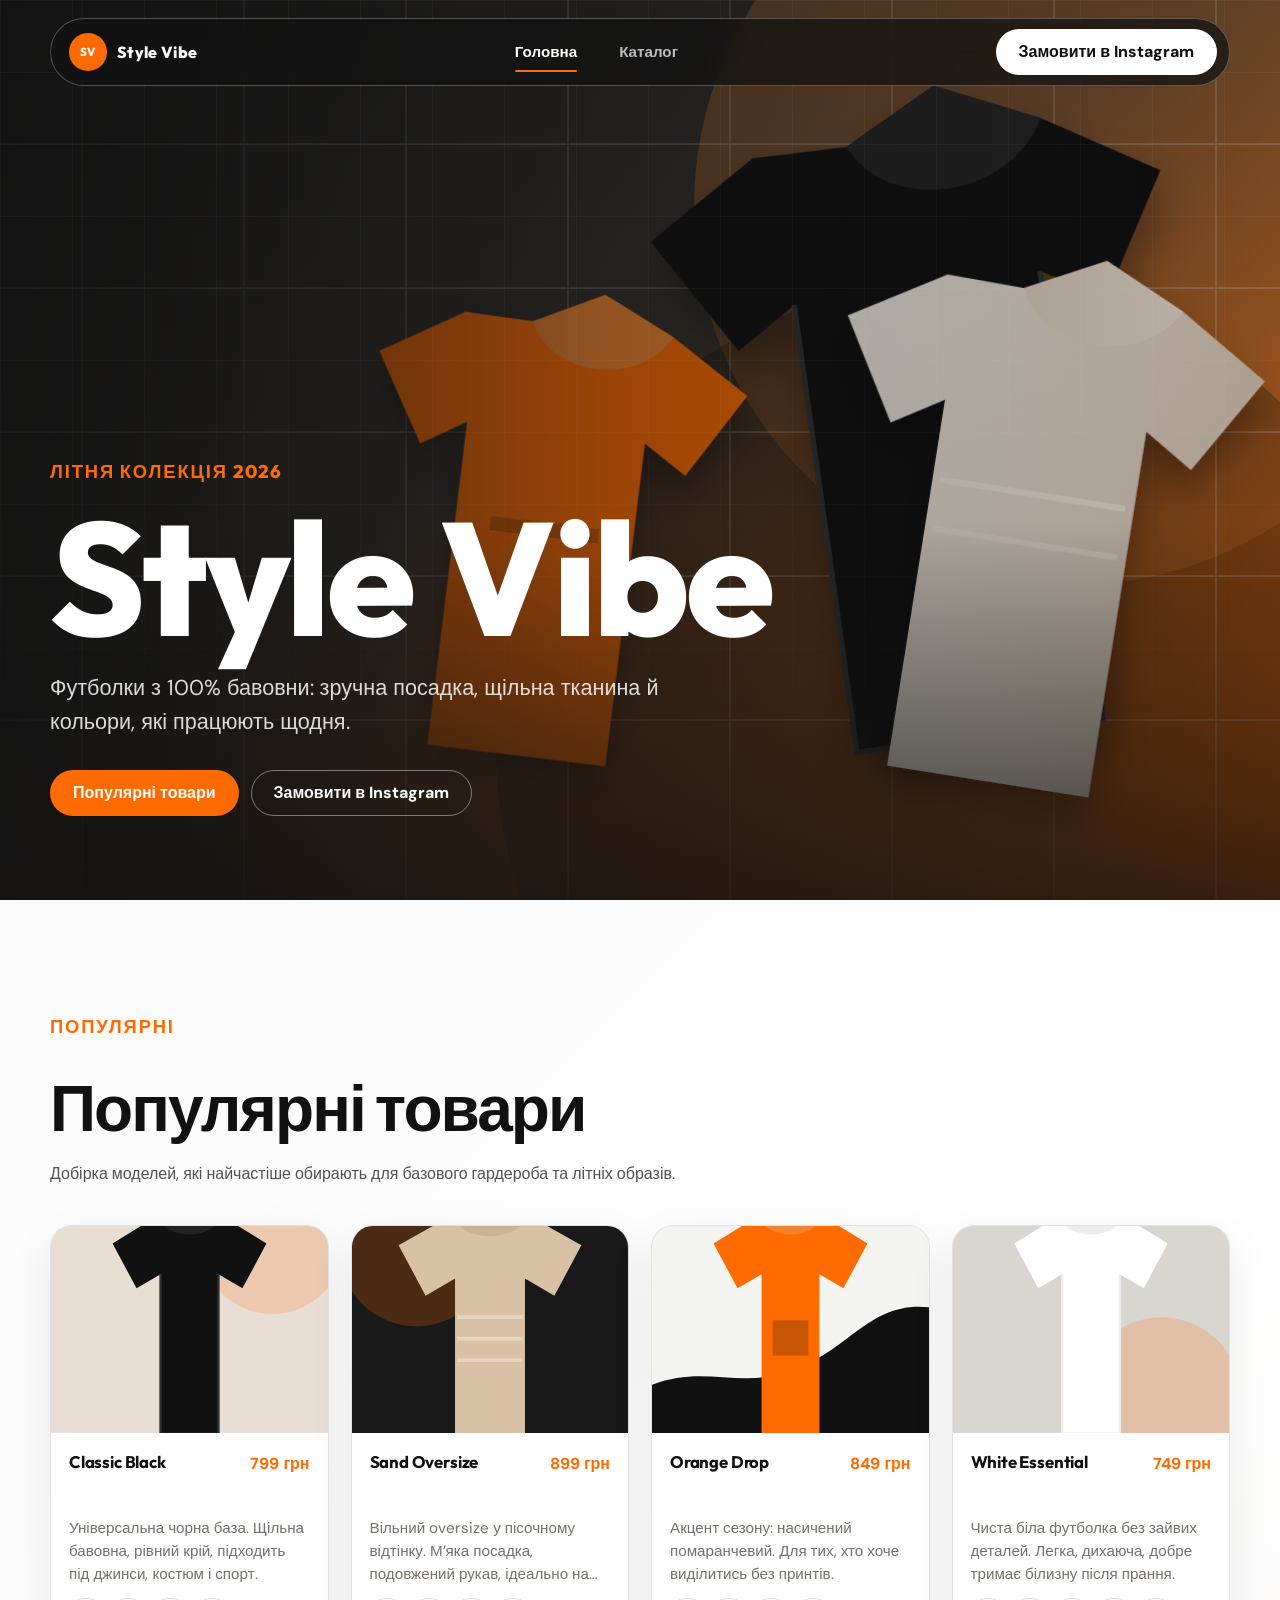
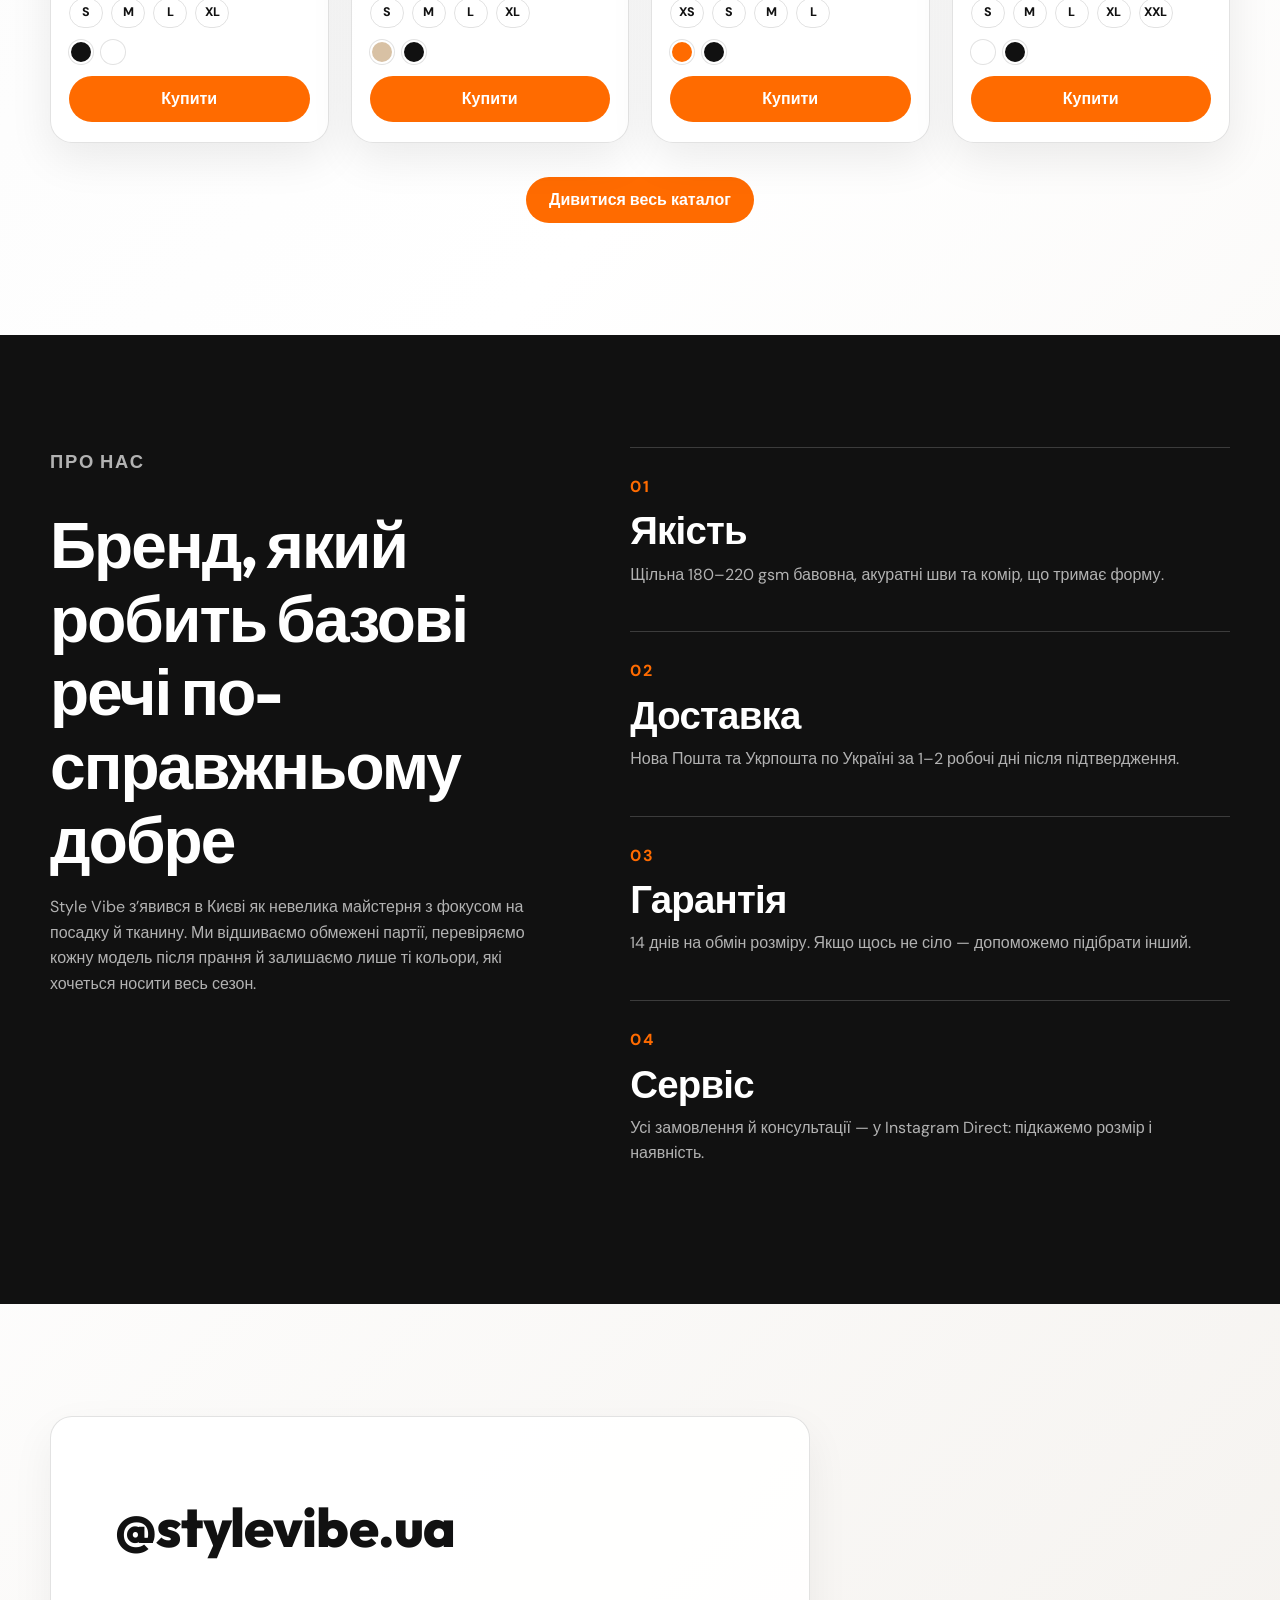
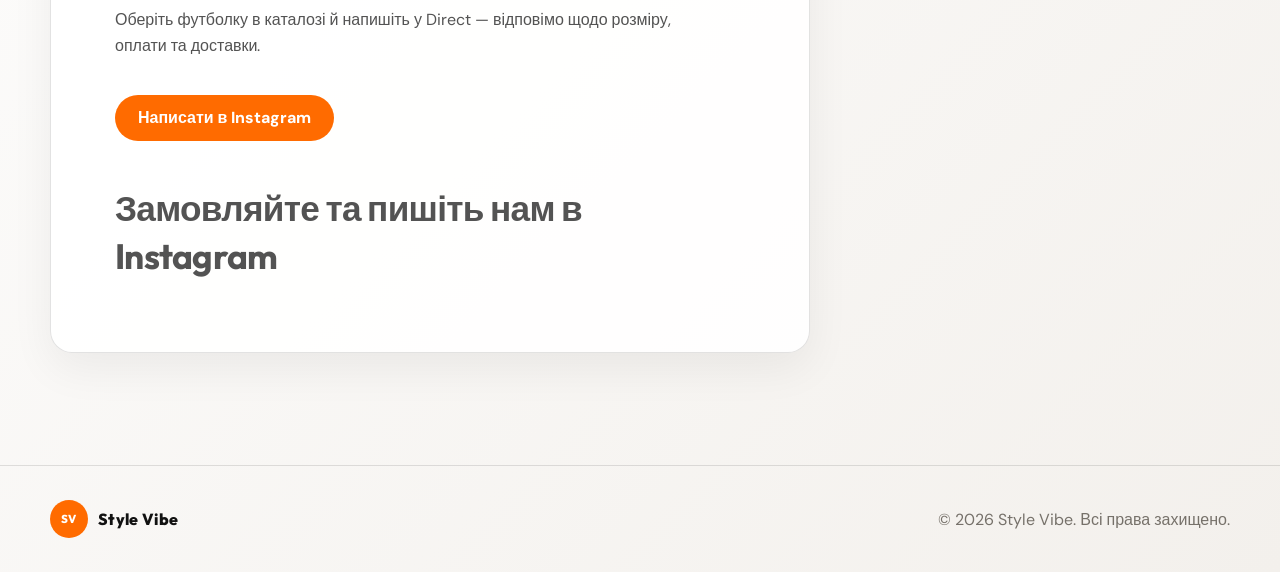
==== commit 47d374fb: "Split popular products onto home and full catalog page." ====
--- a/index.html
+++ b/index.html
@@ -30,11 +30,9 @@
         <span></span>
       </button>
 
-      <nav class="site-nav" data-nav>
-        <a href="#home">Головна</a>
-        <a href="#catalog">Каталог</a>
-        <a href="#about">Про нас</a>
-        <a href="#contacts">Контакти</a>
+      <nav class="site-nav" data-nav aria-label="Основна навігація">
+        <a class="nav-link" href="index.html#home" data-nav-group="home">Головна</a>
+        <a class="nav-link" href="catalog.html" data-nav-group="catalog">Каталог</a>
       </nav>
 
       <a class="header-cta" href="https://ig.me/m/stylevibe.ua" target="_blank" rel="noreferrer">Замовити в Instagram</a>
@@ -48,38 +46,24 @@
           <h1 id="hero-title">Style Vibe</h1>
           <p class="hero__lead">Футболки з 100% бавовни: зручна посадка, щільна тканина й кольори, які працюють щодня.</p>
           <div class="hero__actions">
-            <a class="button button--primary" href="#catalog">Дивитися каталог</a>
+            <a class="button button--primary" href="#popular">Популярні товари</a>
             <a class="button button--ghost" href="https://ig.me/m/stylevibe.ua" target="_blank" rel="noreferrer">Замовити в Instagram</a>
           </div>
         </div>
       </section>
 
-      <section class="section catalog-section" id="catalog" aria-labelledby="catalog-title">
+      <section class="section catalog-section" id="popular" aria-labelledby="popular-title">
         <div class="section__head" data-reveal>
-          <p class="section__eyebrow">Каталог</p>
-          <h2 id="catalog-title">Оберіть модель під свій стиль</h2>
-          <p>Базові та акценти на сезон. Усі моделі — преміум-бавовна, розміри від XS до XXL, відправка по всій Україні.</p>
+          <p class="section__eyebrow">Популярні</p>
+          <h2 id="popular-title">Популярні товари</h2>
+          <p>Добірка моделей, які найчастіше обирають для базового гардероба та літніх образів.</p>
         </div>
 
-        <div class="catalog-toolbar" data-reveal>
-          <label class="field">
-            <span>Пошук</span>
-            <input type="search" placeholder="Наприклад: oversize, чорна, olive" data-search-input />
-          </label>
-
-          <label class="field">
-            <span>Сортування</span>
-            <select data-sort-select>
-              <option value="featured">Спочатку рекомендовані</option>
-              <option value="price-asc">Ціна: від дешевших</option>
-              <option value="price-desc">Ціна: від дорожчих</option>
-              <option value="name-asc">Назва: А-Я</option>
-            </select>
-          </label>
+        <div class="catalog-grid" data-products-grid data-catalog-mode="featured" aria-live="polite"></div>
+        <p class="catalog-empty" data-empty-state hidden>Нічого не знайдено. Спробуйте інший запит.</p>
+        <div class="catalog-actions" data-reveal>
+          <a class="button button--primary" href="catalog.html">Дивитися весь каталог</a>
         </div>
-
-        <div class="catalog-grid" data-products-grid aria-live="polite"></div>
-        <p class="catalog-empty" data-empty-state hidden>Нічого не знайдено. Спробуйте інший запит.</p>
       </section>
 
       <section class="section about-section" id="about" aria-labelledby="about-title">
--- a/css/style.css
+++ b/css/style.css
@@ -88,17 +88,94 @@
 .site-nav {
   display: flex;
   justify-content: center;
-  gap: clamp(18px, 3vw, 42px);
+  gap: clamp(12px, 2vw, 22px);
   font-size: 0.95rem;
   font-weight: 700;
 }
 
-.site-nav a,
+.nav-item {
+  position: relative;
+}
+
+.nav-link {
+  position: relative;
+  display: inline-flex;
+  align-items: center;
+  min-height: 40px;
+  border: 0;
+  background: transparent;
+  color: rgba(255, 255, 255, 0.72);
+  cursor: pointer;
+  font-weight: 800;
+  padding: 6px 10px;
+  transition: color var(--transition);
+}
+
+.nav-link::after {
+  content: "";
+  position: absolute;
+  left: 10px;
+  right: 10px;
+  bottom: 0;
+  height: 2px;
+  border-radius: 999px;
+  background: var(--color-accent);
+  transform: scaleX(0);
+  transform-origin: center;
+  transition: transform 220ms ease;
+}
+
+.nav-link:hover,
+.nav-link.is-active {
+  color: var(--color-secondary);
+}
+
+.nav-link.is-active::after {
+  transform: scaleX(1);
+}
+
+.nav-dropdown {
+  position: absolute;
+  top: calc(100% + 10px);
+  left: 50%;
+  display: grid;
+  min-width: 180px;
+  overflow: hidden;
+  border: 1px solid rgba(255, 255, 255, 0.14);
+  border-radius: 18px;
+  background: rgba(17, 17, 17, 0.94);
+  box-shadow: 0 18px 50px rgba(17, 17, 17, 0.22);
+  opacity: 0;
+  pointer-events: none;
+  transform: translate(-50%, 8px);
+  transition: opacity var(--transition), transform var(--transition);
+  backdrop-filter: blur(16px);
+}
+
+.nav-item:hover .nav-dropdown,
+.nav-item.is-open .nav-dropdown {
+  opacity: 1;
+  pointer-events: auto;
+  transform: translate(-50%, 0);
+}
+
+.nav-dropdown a {
+  padding: 12px 16px;
+  color: rgba(255, 255, 255, 0.76);
+  white-space: nowrap;
+  transition: background var(--transition), color var(--transition);
+}
+
+.nav-dropdown a:hover,
+.nav-dropdown a.is-active {
+  background: rgba(255, 107, 0, 0.14);
+  color: var(--color-secondary);
+}
+
 .contact-list a {
   transition: color var(--transition), opacity var(--transition);
 }
 
-.site-nav a:hover,
 .contact-list a:hover {
   color: var(--color-accent);
 }
@@ -233,6 +310,27 @@
   max-width: 760px;
   gap: 16px;
   margin-bottom: 38px;
+}
+
+.catalog-hero {
+  width: var(--container);
+  margin-inline: auto;
+  padding: 150px 0 58px;
+}
+
+.catalog-hero h1 {
+  max-width: 820px;
+  font-family: var(--font-display);
+  font-size: clamp(3.2rem, 9vw, 7.5rem);
+  line-height: 0.98;
+  letter-spacing: -0.04em;
+}
+
+.catalog-hero p:not(.section__eyebrow) {
+  max-width: 640px;
+  margin-top: 18px;
+  color: var(--color-ink-soft);
+  font-size: clamp(1.05rem, 2vw, 1.25rem);
 }
 
 .section h2 {
@@ -441,6 +539,12 @@
   margin-top: 26px;
   color: var(--color-muted);
   font-weight: 700;
+}
+
+.catalog-actions {
+  display: flex;
+  justify-content: center;
+  margin-top: 34px;
 }
 
 .about-section {
@@ -689,8 +793,9 @@
 
 [data-reveal] {
   opacity: 0;
-  transform: translateY(12px);
+  transform: translateY(16px);
   transition: opacity 600ms ease, transform 600ms ease;
+  transition-delay: var(--reveal-delay, 0ms);
 }
 
 [data-reveal].is-visible {
@@ -703,6 +808,20 @@
 }
 
 [data-reveal="hero"].is-visible {
+  transform: translateY(0) scale(1);
+}
+
+[data-reveal="product"] {
+  opacity: 0;
+  transform: translateY(28px) scale(0.96);
+  transition:
+    opacity 650ms cubic-bezier(0.22, 1, 0.36, 1),
+    transform 650ms cubic-bezier(0.22, 1, 0.36, 1);
+  transition-delay: var(--reveal-delay, 0ms);
+}
+
+[data-reveal="product"].is-visible {
+  opacity: 1;
   transform: translateY(0) scale(1);
 }
 
--- a/css/responsive.css
+++ b/css/responsive.css
@@ -69,13 +69,25 @@
   }
 
   .site-nav.is-open {
-    max-height: 280px;
+    max-height: 140px;
     opacity: 1;
   }
 
-  .site-nav a {
-    padding: 16px 20px;
+  .nav-link {
+    width: 100%;
+    justify-content: flex-start;
+    min-height: 52px;
+    padding: 0 20px;
     border-top: 1px solid rgba(255, 255, 255, 0.1);
+  }
+
+  .nav-link::after {
+    display: none;
+  }
+
+  .nav-link.is-active {
+    background: rgba(255, 107, 0, 0.16);
+    color: var(--color-secondary);
   }
 
   .hero {
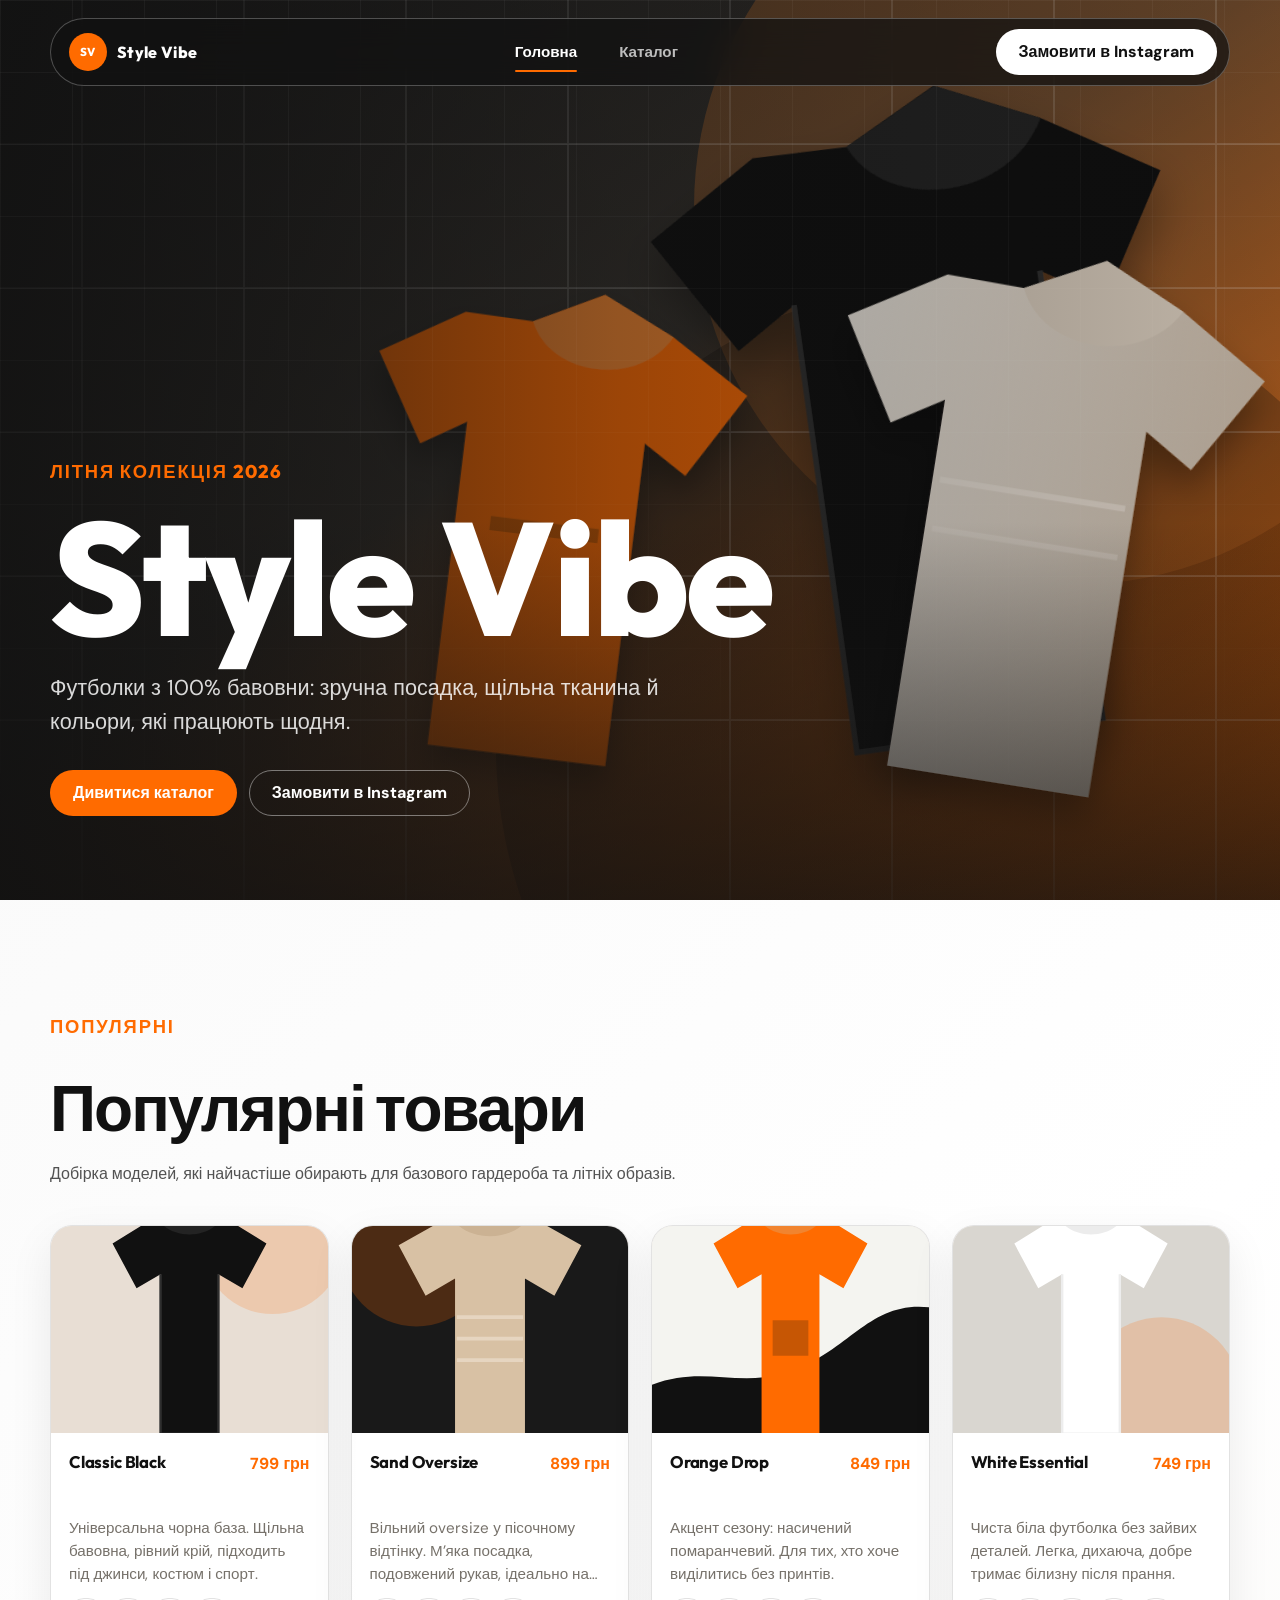
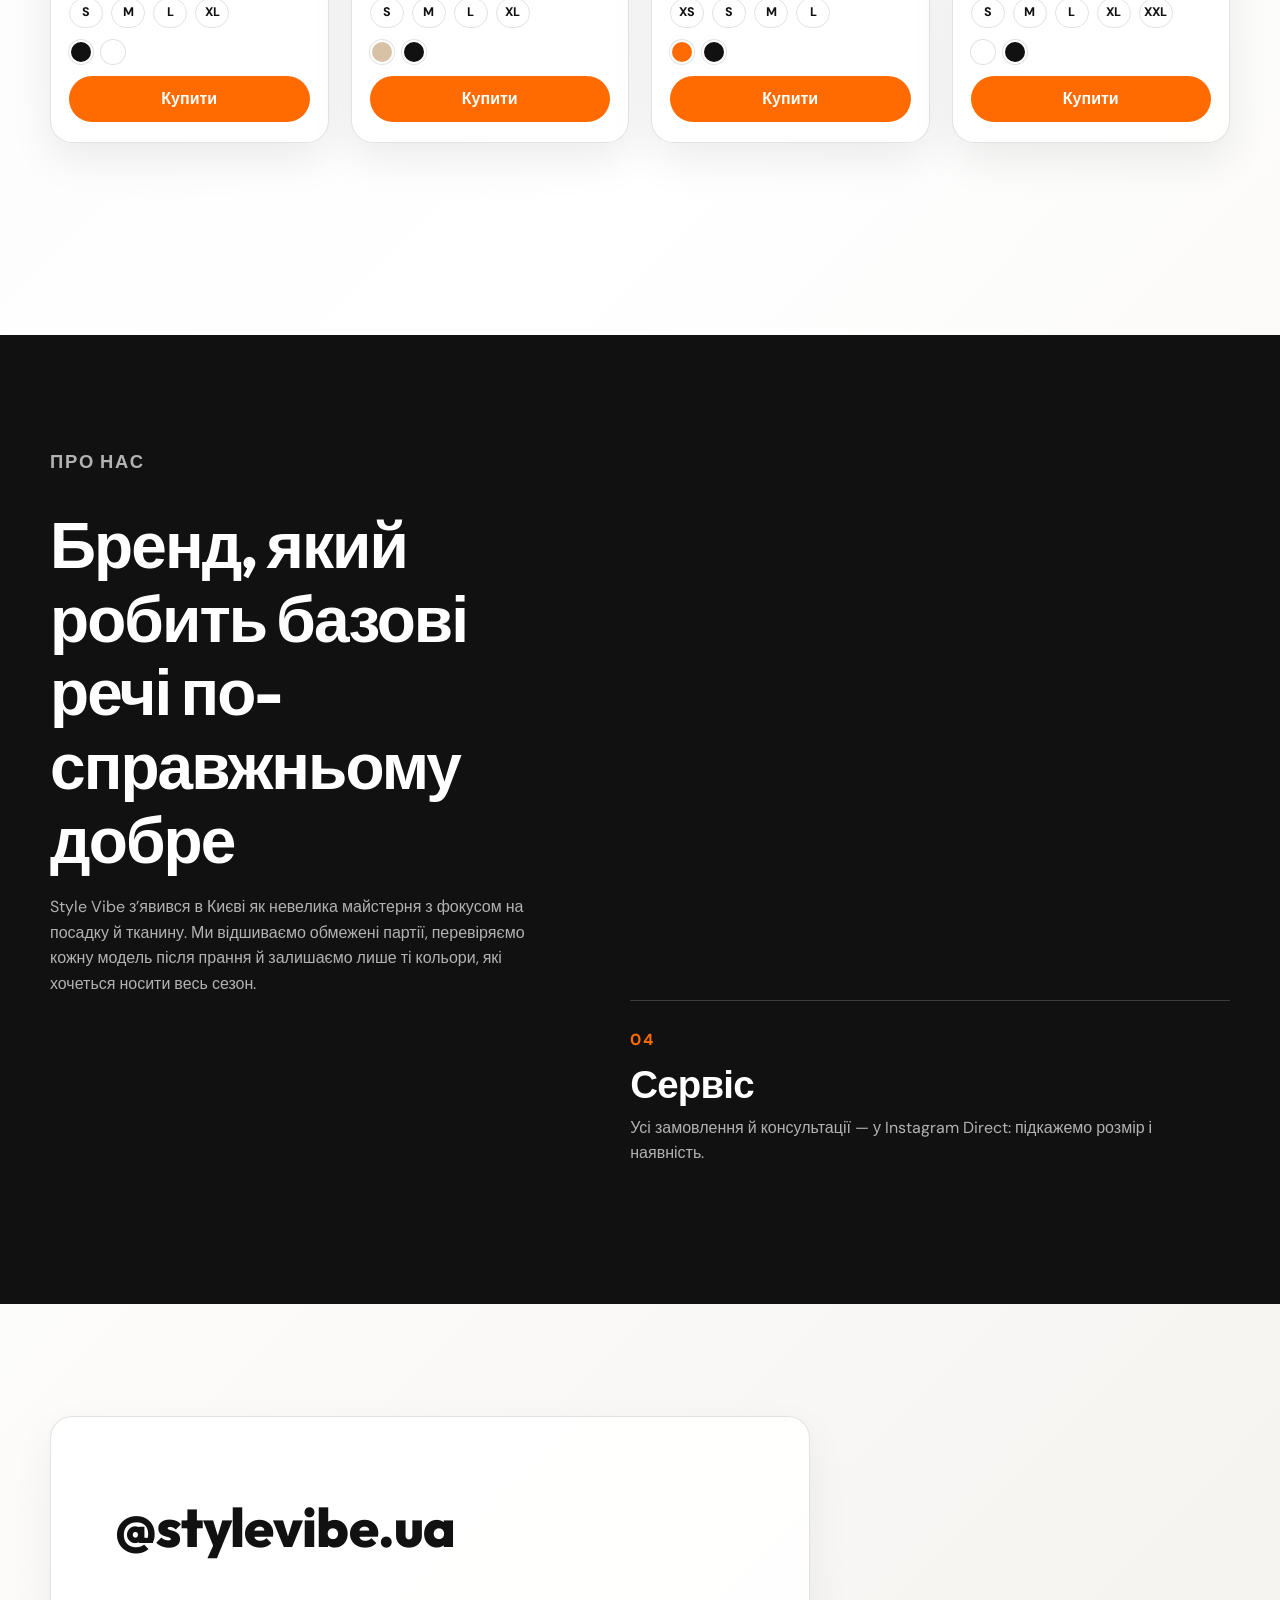
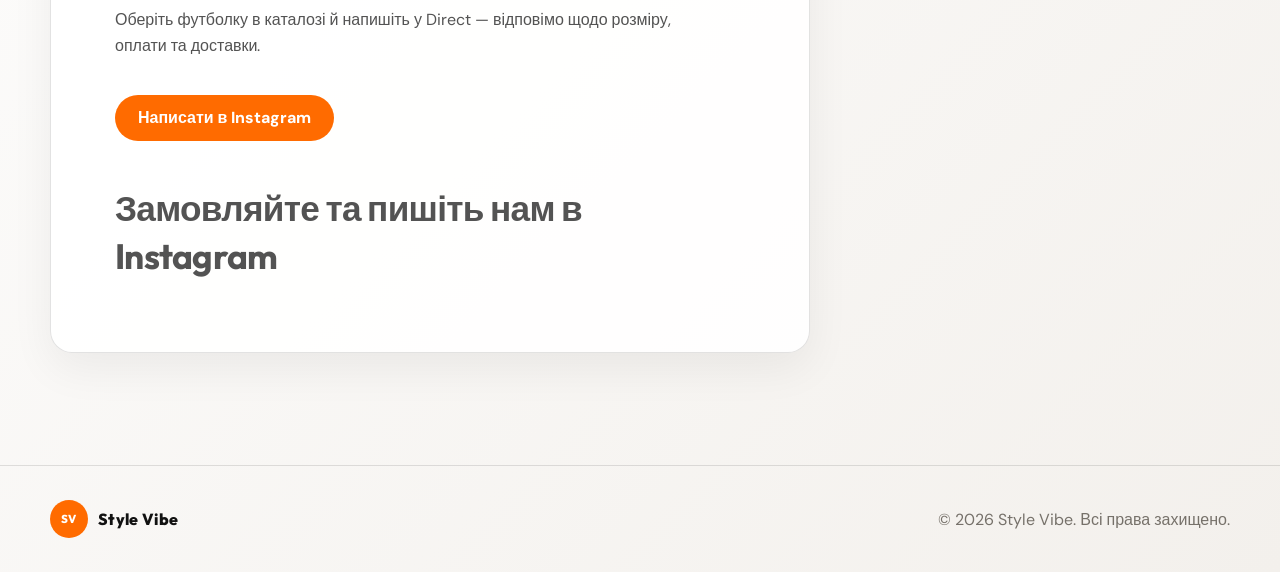
==== commit 83cde3cd: "Tighten mobile popular carousel and about padding." ====
--- a/index.html
+++ b/index.html
@@ -46,7 +46,7 @@
           <h1 id="hero-title">Style Vibe</h1>
           <p class="hero__lead">Футболки з 100% бавовни: зручна посадка, щільна тканина й кольори, які працюють щодня.</p>
           <div class="hero__actions">
-            <a class="button button--primary" href="#popular">Популярні товари</a>
+            <a class="button button--primary" href="catalog.html">Дивитися каталог</a>
             <a class="button button--ghost" href="https://ig.me/m/stylevibe.ua" target="_blank" rel="noreferrer">Замовити в Instagram</a>
           </div>
         </div>
--- a/css/style.css
+++ b/css/style.css
@@ -549,9 +549,10 @@
 
 .about-section {
   width: 100%;
-  padding-inline: max(20px, calc((100vw - 1180px) / 2));
+  padding: 112px max(24px, calc((100vw - 1180px) / 2));
   background: var(--color-primary);
   color: var(--color-secondary);
+  box-sizing: border-box;
 }
 
 .about-layout {
--- a/css/responsive.css
+++ b/css/responsive.css
@@ -106,6 +106,14 @@
     padding: 78px 0;
   }
 
+  .about-section {
+    padding: 78px 24px;
+  }
+
+  .contacts-section {
+    padding-inline: 8px;
+  }
+
   .catalog-toolbar,
   .about-layout,
   .modal__panel {
@@ -130,6 +138,73 @@
   }
 }
 
+@media (max-width: 860px) {
+  #popular .catalog-grid {
+    display: grid;
+    grid-auto-flow: column;
+    grid-auto-columns: min(72vw, 240px);
+    grid-template-columns: none;
+    gap: 14px;
+    overflow-x: auto;
+    padding: 2px 2px 10px;
+    scroll-snap-type: x mandatory;
+    -webkit-overflow-scrolling: touch;
+    scrollbar-width: thin;
+  }
+
+  #popular .product-card {
+    scroll-snap-align: start;
+  }
+
+  #popular .product-card__image {
+    padding: 0;
+    aspect-ratio: 16 / 10;
+    overflow: hidden;
+  }
+
+  #popular .product-card__image img {
+    position: absolute;
+    inset: 0;
+    width: 100%;
+    height: 100%;
+    max-height: none;
+    aspect-ratio: auto;
+    object-fit: cover;
+    object-position: center;
+    border-radius: 0;
+  }
+
+  #popular .product-card__body {
+    gap: 8px;
+    padding: 12px;
+  }
+
+  #popular .product-card__top {
+    height: auto;
+    min-height: 2.4em;
+  }
+
+  #popular .product-card h3 {
+    font-size: 0.95rem;
+  }
+
+  #popular .product-card__desc {
+    -webkit-line-clamp: 2;
+    line-clamp: 2;
+    height: calc(1.4em * 2);
+    font-size: 0.86rem;
+    line-height: 1.4;
+  }
+
+  #popular .product-card .meta-row {
+    display: none;
+  }
+
+  #popular .product-card .button {
+    min-height: 42px;
+  }
+}
+
 @media (max-width: 640px) {
   .catalog-grid {
     grid-template-columns: 1fr;
@@ -152,6 +227,7 @@
     width: 100%;
     padding: 36px 24px;
     gap: 24px;
+    box-sizing: border-box;
   }
 
   .contacts-panel h2 {
